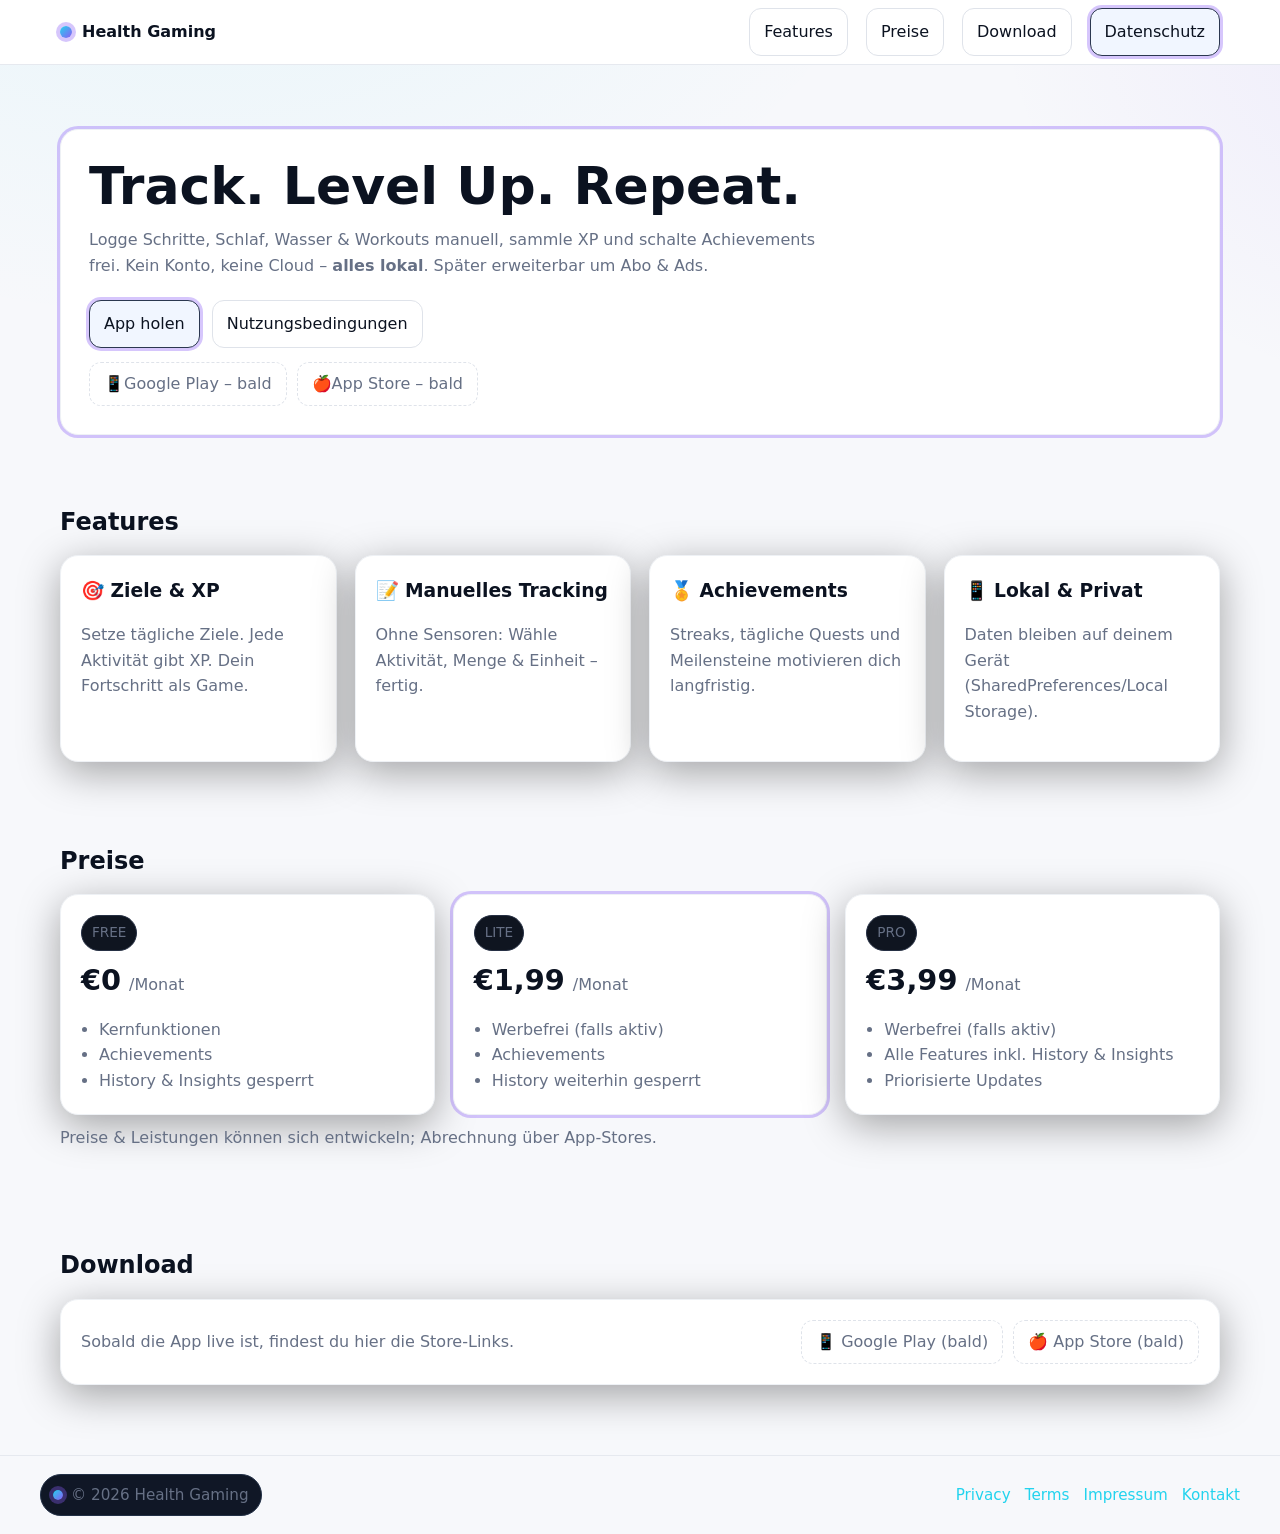
==== index.html @ 986a466a "Create index.html" ====
<!doctype html>
<html lang="de">
<head>
  <meta charset="utf-8" />
  <meta name="viewport" content="width=device-width,initial-scale=1" />
  <title>Health Gaming – Track. Level Up. Repeat.</title>
  <meta name="description" content="Health Gaming – Ziele setzen, Aktivitäten loggen, XP verdienen und deine Gewohnheiten gamifizieren." />
  <meta name="color-scheme" content="dark light" />
  <meta property="og:title" content="Health Gaming – Track. Level Up. Repeat." />
  <meta property="og:description" content="Ziele, XP, Streaks & Quests. Mach deine Gesundheit zum Game." />
  <meta property="og:type" content="website" />
  <meta property="og:url" content="https://dein-domainname.tld/" />
  <style>
    :root{
      --bg:#0b0f14;
      --card:#111620;
      --muted:#98a2b3;
      --text:#e6e9ef;
      --purple:#8b5cf6;
      --teal:#22d3ee;
      --ring:rgba(139,92,246,.35);
      --radius:18px;
      --max:1200px;
    }
    *{box-sizing:border-box}
    html,body{margin:0;background:
      radial-gradient(1200px 800px at 15% -10%,rgba(34,211,238,.08),transparent 60%),
      radial-gradient(900px 700px at 120% 0,rgba(139,92,246,.10),transparent 60%),
      var(--bg);
      color:var(--text);
      font:16px/1.6 system-ui,-apple-system,Segoe UI,Roboto,Inter,Arial}
    a{color:var(--teal);text-decoration:none}
    a:hover{text-decoration:underline}
    .wrap{max-width:var(--max);margin:0 auto;padding:0 20px}
    header{position:sticky;top:0;background:rgba(11,15,20,.7);backdrop-filter:blur(8px);
      border-bottom:1px solid #1b2330;z-index:20}
    nav{display:flex;align-items:center;gap:14px;height:64px}
    .logo{display:flex;align-items:center;gap:10px;font-weight:700}
    .dot{width:12px;height:12px;border-radius:50%;
      background:linear-gradient(135deg,var(--teal),var(--purple));
      box-shadow:0 0 0 4px var(--ring)}
    .navlinks{margin-left:auto;display:flex;gap:18px}
    .btn{display:inline-flex;align-items:center;gap:8px;padding:10px 14px;border-radius:12px;
      background:#0f1520;border:1px solid #263044;color:var(--text)}
    .btn.primary{background:linear-gradient(135deg,rgba(34,211,238,.15),rgba(139,92,246,.15));
      border-color:#2b3750;box-shadow:0 0 0 3px var(--ring)}
    .hero{padding:64px 0 28px}
    .hero h1{font-size:clamp(2rem,5vw,3.25rem);line-height:1.1;margin:0}
    .sub{color:var(--muted);max-width:760px;margin-top:12px}
    .cta{display:flex;flex-wrap:wrap;gap:12px;margin-top:22px}
    .badges{display:flex;gap:10px;flex-wrap:wrap}
    .badge{height:44px;padding:0 14px;border-radius:12px;border:1px dashed #2b3750;
      display:inline-flex;align-items:center;color:var(--muted)}
    /* Sections */
    .section{padding:40px 0}
    .grid{display:grid;gap:18px}
    .features{grid-template-columns:repeat(auto-fit,minmax(240px,1fr))}
    .card{background:linear-gradient(180deg,rgba(255,255,255,.03),rgba(255,255,255,.01));
      border:1px solid #1b2330;border-radius:var(--radius);padding:20px;
      box-shadow:0 10px 40px rgba(0,0,0,.35)}
    .card h3{margin:0 0 6px}
    .muted{color:var(--muted)}
    .ring{box-shadow:0 0 0 3px var(--ring)}
    /* Pricing */
    .pricing{grid-template-columns:repeat(auto-fit,minmax(260px,1fr))}
    .price{display:flex;align-items:baseline;gap:8px;margin:6px 0 14px}
    .price strong{font-size:1.8rem}
    .tag{display:inline-flex;align-items:center;gap:6px;font-size:.85rem;
      padding:6px 10px;border-radius:999px;border:1px solid #263044;background:#0f1520;color:var(--muted)}
    ul{margin:0;padding-left:18px}
    footer{margin-top:30px;border-top:1px solid #1b2330}
    .foot{display:flex;flex-wrap:wrap;gap:12px;justify-content:space-between;align-items:center;padding:18px 0;color:var(--muted);font-size:.95rem}
    .links{display:flex;gap:14px;flex-wrap:wrap}
    .pill{display:inline-flex;gap:8px;align-items:center;padding:8px 12px;border-radius:999px;background:#101726;border:1px solid #223046}
    @media (prefers-color-scheme:light){
      :root{--bg:#f7f8fb;--card:#ffffff;--text:#0b1220;--muted:#667085}
      header{background:#fff;border-color:#e6e9ef}
      .card{background:#fff;border-color:#eef1f5}
      .btn{background:#fff;border-color:#dfe3ea}
      .btn.primary{background:#f1f6ff}
      .badge{border-color:#dfe3ea}
      footer{border-color:#e6e9ef}
    }
  </style>
</head>
<body>
  <!-- NAV -->
  <header>
    <div class="wrap">
      <nav>
        <div class="logo"><span class="dot"></span><span>Health&nbsp;Gaming</span></div>
        <div class="navlinks">
          <a class="btn" href="#features">Features</a>
          <a class="btn" href="#pricing">Preise</a>
          <a class="btn" href="#download">Download</a>
          <a class="btn primary" href="privacy.html">Datenschutz</a>
        </div>
      </nav>
    </div>
  </header>

  <!-- HERO -->
  <section class="hero">
    <div class="wrap">
      <div class="card ring" style="padding:28px">
        <h1>Track. Level Up. Repeat.</h1>
        <p class="sub">
          Logge Schritte, Schlaf, Wasser &amp; Workouts manuell, sammle XP und schalte Achievements frei.
          Kein Konto, keine Cloud – <strong>alles lokal</strong>. Später erweiterbar um Abo &amp; Ads.
        </p>
        <div class="cta">
          <a class="btn primary" href="#download">App holen</a>
          <a class="btn" href="terms.html">Nutzungsbedingungen</a>
        </div>
        <div class="badges" style="margin-top:14px">
          <a class="badge" href="#" title="Google Play (bald)">
            <span>📱</span><span>Google&nbsp;Play – bald</span>
          </a>
          <a class="badge" href="#" title="App Store (bald)">
            <span>🍎</span><span>App&nbsp;Store – bald</span>
          </a>
        </div>
      </div>
    </div>
  </section>

  <!-- FEATURES -->
  <section id="features" class="section">
    <div class="wrap">
      <h2 style="margin:0 0 14px">Features</h2>
      <div class="grid features">
        <div class="card">
          <h3>🎯 Ziele &amp; XP</h3>
          <p class="muted">Setze tägliche Ziele. Jede Aktivität gibt XP. Dein Fortschritt als Game.</p>
        </div>
        <div class="card">
          <h3>📝 Manuelles Tracking</h3>
          <p class="muted">Ohne Sensoren: Wähle Aktivität, Menge &amp; Einheit – fertig.</p>
        </div>
        <div class="card">
          <h3>🏅 Achievements</h3>
          <p class="muted">Streaks, tägliche Quests und Meilensteine motivieren dich langfristig.</p>
        </div>
        <div class="card">
          <h3>📱 Lokal &amp; Privat</h3>
          <p class="muted">Daten bleiben auf deinem Gerät (SharedPreferences/Local Storage).</p>
        </div>
      </div>
    </div>
  </section>

  <!-- PRICING -->
  <section id="pricing" class="section">
    <div class="wrap">
      <h2 style="margin:0 0 14px">Preise</h2>
      <div class="grid pricing">
        <div class="card">
          <span class="tag">FREE</span>
          <div class="price"><strong>€0</strong><span class="muted">/Monat</span></div>
          <ul class="muted">
            <li>Kernfunktionen</li>
            <li>Achievements</li>
            <li>History &amp; Insights gesperrt</li>
          </ul>
        </div>
        <div class="card ring">
          <span class="tag">LITE</span>
          <div class="price"><strong>€1,99</strong><span class="muted">/Monat</span></div>
          <ul class="muted">
            <li>Werbefrei (falls aktiv)</li>
            <li>Achievements</li>
            <li>History weiterhin gesperrt</li>
          </ul>
        </div>
        <div class="card">
          <span class="tag">PRO</span>
          <div class="price"><strong>€3,99</strong><span class="muted">/Monat</span></div>
          <ul class="muted">
            <li>Werbefrei (falls aktiv)</li>
            <li>Alle Features inkl. History &amp; Insights</li>
            <li>Priorisierte Updates</li>
          </ul>
        </div>
      </div>
      <p class="muted" style="margin-top:10px">Preise &amp; Leistungen können sich entwickeln; Abrechnung über App-Stores.</p>
    </div>
  </section>

  <!-- DOWNLOAD -->
  <section id="download" class="section">
    <div class="wrap">
      <h2 style="margin:0 0 14px">Download</h2>
      <div class="card" style="display:flex;flex-wrap:wrap;gap:12px;align-items:center;justify-content:space-between">
        <p class="muted" style="margin:0">Sobald die App live ist, findest du hier die Store-Links.</p>
        <div class="badges">
          <a class="badge" href="#">📱 Google Play (bald)</a>
          <a class="badge" href="#">🍎 App Store (bald)</a>
        </div>
      </div>
    </div>
  </section>

  <!-- FOOTER -->
  <footer>
    <div class="wrap foot">
      <div class="pill">
        <span class="dot" style="width:10px;height:10px"></span>
        <span>© <span id="year"></span> Health&nbsp;Gaming</span>
      </div>
      <div class="links">
        <a href="privacy.html">Privacy</a>
        <a href="terms.html">Terms</a>
        <a href="imprint.html">Impressum</a>
        <a href="mailto:hello@example.com">Kontakt</a>
      </div>
    </div>
  </footer>

  <script>
    document.getElementById('year').textContent = new Date().getFullYear();
  </script>
</body>
</html>
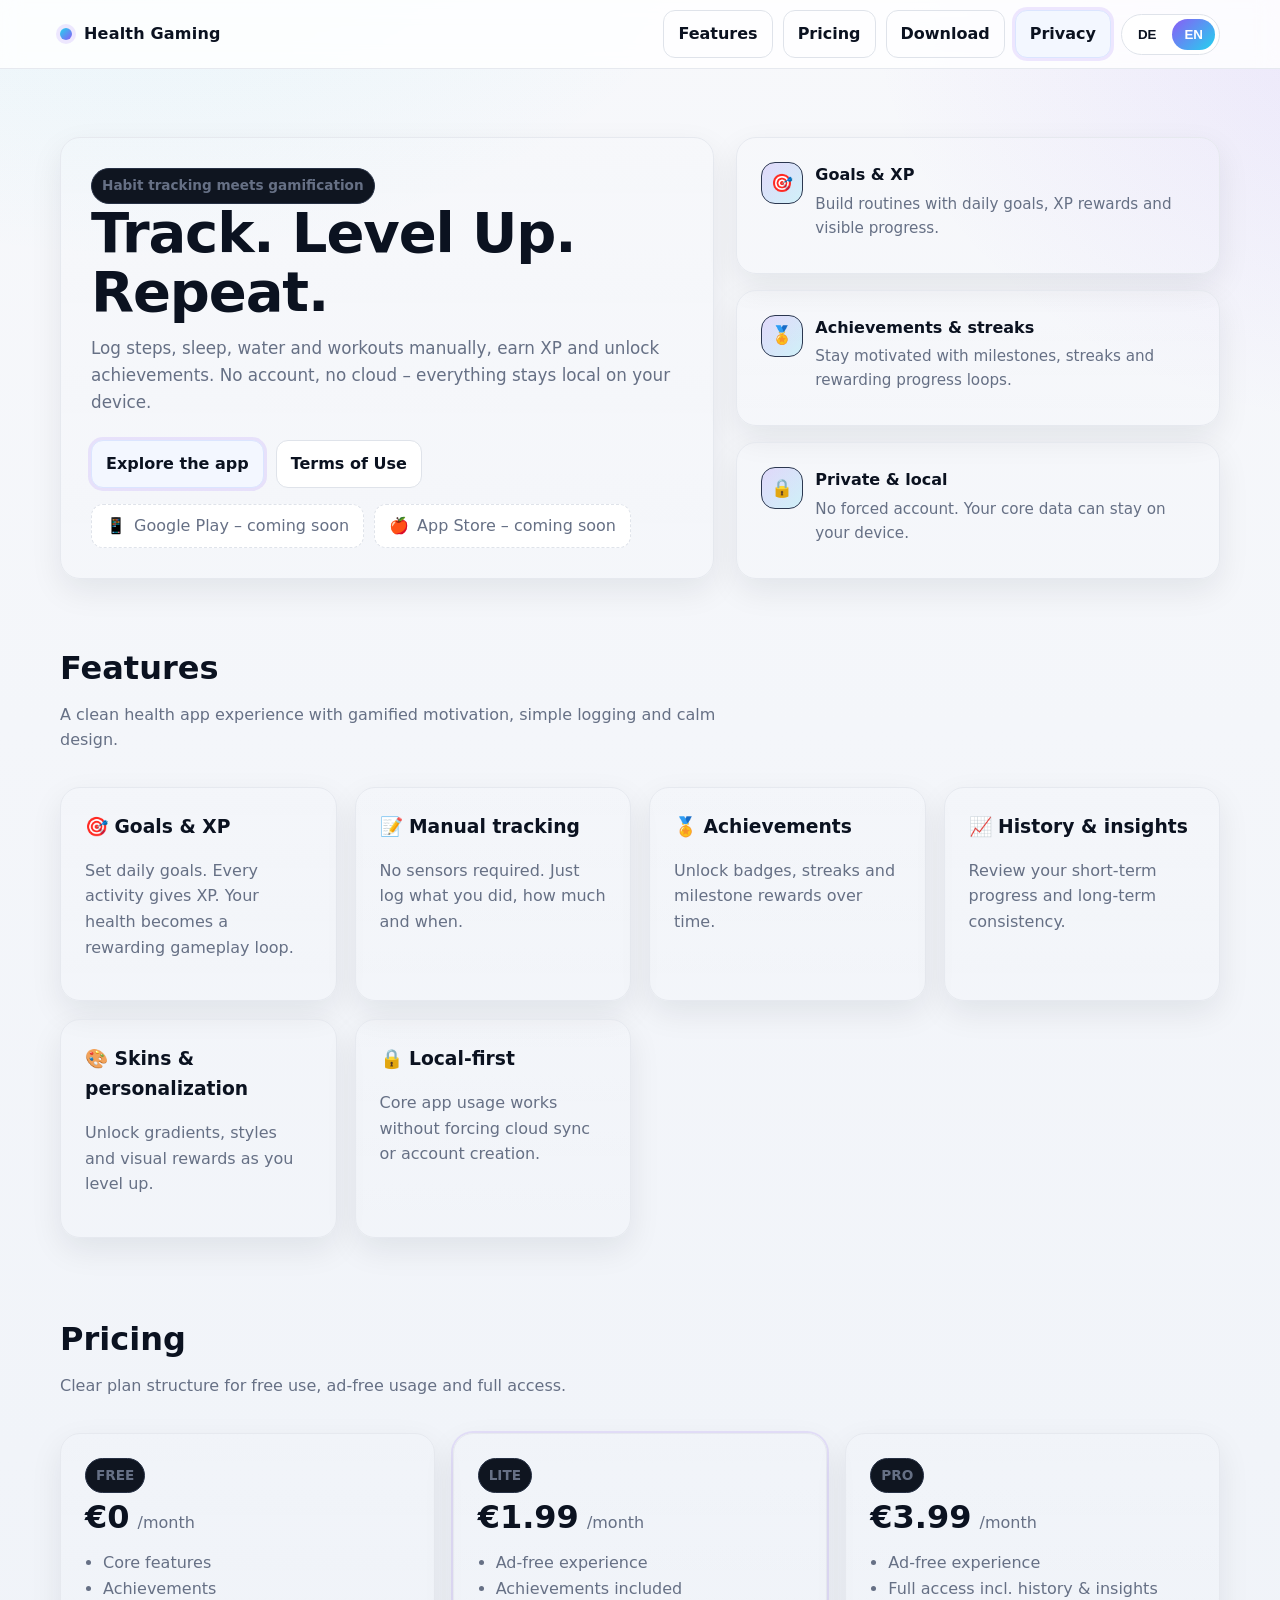
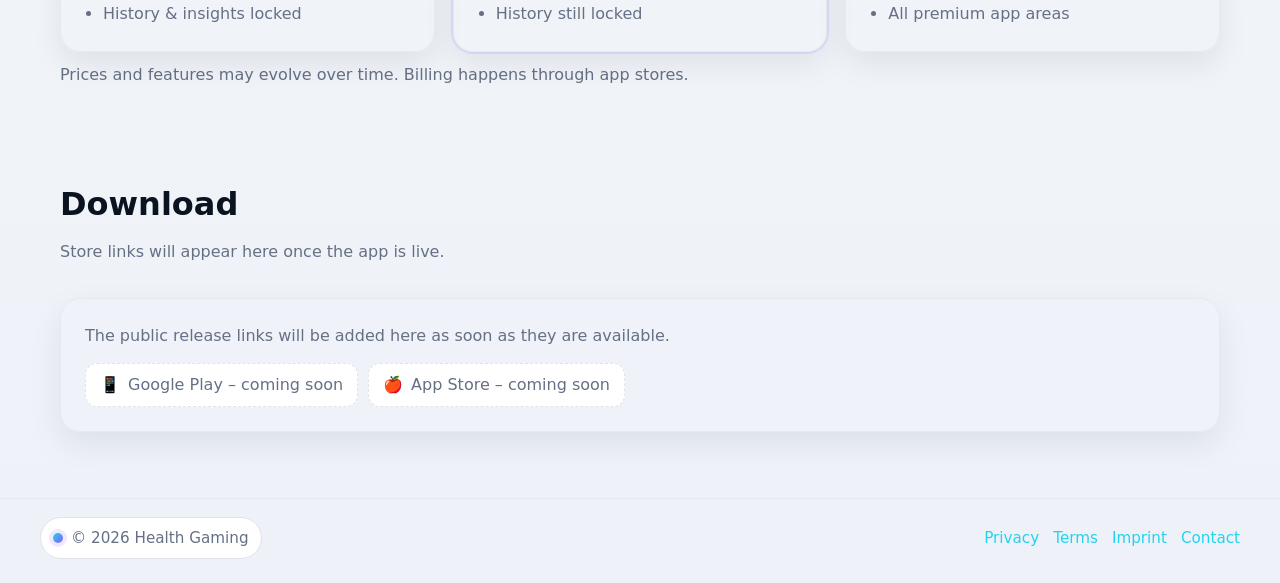
==== commit 8aa51864: "Update index.html" ====
--- a/index.html
+++ b/index.html
@@ -4,220 +4,883 @@
   <meta charset="utf-8" />
   <meta name="viewport" content="width=device-width,initial-scale=1" />
   <title>Health Gaming – Track. Level Up. Repeat.</title>
-  <meta name="description" content="Health Gaming – Ziele setzen, Aktivitäten loggen, XP verdienen und deine Gewohnheiten gamifizieren." />
+  <meta name="description" content="Health Gaming – set goals, log activities, earn XP and gamify your habits." />
   <meta name="color-scheme" content="dark light" />
   <meta property="og:title" content="Health Gaming – Track. Level Up. Repeat." />
-  <meta property="og:description" content="Ziele, XP, Streaks & Quests. Mach deine Gesundheit zum Game." />
+  <meta property="og:description" content="Goals, XP, streaks and quests. Turn your health into a game." />
   <meta property="og:type" content="website" />
-  <meta property="og:url" content="https://dein-domainname.tld/" />
+  <meta property="og:url" content="https://niti0225.github.io/HealthGaming/" />
+
   <style>
     :root{
       --bg:#0b0f14;
+      --bg-2:#0f141c;
       --card:#111620;
+      --card-2:#151c28;
       --muted:#98a2b3;
       --text:#e6e9ef;
       --purple:#8b5cf6;
       --teal:#22d3ee;
-      --ring:rgba(139,92,246,.35);
-      --radius:18px;
+      --line:#1b2330;
+      --ring:rgba(139,92,246,.30);
+      --radius:20px;
       --max:1200px;
-    }
+      --shadow:0 14px 40px rgba(0,0,0,.35);
+    }
+
     *{box-sizing:border-box}
-    html,body{margin:0;background:
-      radial-gradient(1200px 800px at 15% -10%,rgba(34,211,238,.08),transparent 60%),
-      radial-gradient(900px 700px at 120% 0,rgba(139,92,246,.10),transparent 60%),
-      var(--bg);
+    html{scroll-behavior:smooth}
+    body{
+      margin:0;
+      background:
+        radial-gradient(1100px 800px at 10% -10%, rgba(34,211,238,.10), transparent 60%),
+        radial-gradient(900px 720px at 110% 0%, rgba(139,92,246,.12), transparent 60%),
+        linear-gradient(180deg, var(--bg), var(--bg-2));
       color:var(--text);
-      font:16px/1.6 system-ui,-apple-system,Segoe UI,Roboto,Inter,Arial}
+      font:16px/1.6 system-ui,-apple-system,Segoe UI,Roboto,Inter,Arial,sans-serif;
+    }
+
     a{color:var(--teal);text-decoration:none}
     a:hover{text-decoration:underline}
+    img{max-width:100%;display:block}
     .wrap{max-width:var(--max);margin:0 auto;padding:0 20px}
-    header{position:sticky;top:0;background:rgba(11,15,20,.7);backdrop-filter:blur(8px);
-      border-bottom:1px solid #1b2330;z-index:20}
-    nav{display:flex;align-items:center;gap:14px;height:64px}
-    .logo{display:flex;align-items:center;gap:10px;font-weight:700}
-    .dot{width:12px;height:12px;border-radius:50%;
+
+    header{
+      position:sticky;
+      top:0;
+      z-index:50;
+      background:rgba(11,15,20,.72);
+      backdrop-filter:blur(10px);
+      border-bottom:1px solid var(--line);
+    }
+
+    nav{
+      min-height:68px;
+      display:flex;
+      align-items:center;
+      gap:14px;
+    }
+
+    .logo{
+      display:flex;
+      align-items:center;
+      gap:12px;
+      font-weight:800;
+      letter-spacing:.2px;
+      color:var(--text);
+      white-space:nowrap;
+    }
+
+    .dot{
+      width:12px;
+      height:12px;
+      border-radius:50%;
       background:linear-gradient(135deg,var(--teal),var(--purple));
-      box-shadow:0 0 0 4px var(--ring)}
-    .navlinks{margin-left:auto;display:flex;gap:18px}
-    .btn{display:inline-flex;align-items:center;gap:8px;padding:10px 14px;border-radius:12px;
-      background:#0f1520;border:1px solid #263044;color:var(--text)}
-    .btn.primary{background:linear-gradient(135deg,rgba(34,211,238,.15),rgba(139,92,246,.15));
-      border-color:#2b3750;box-shadow:0 0 0 3px var(--ring)}
-    .hero{padding:64px 0 28px}
-    .hero h1{font-size:clamp(2rem,5vw,3.25rem);line-height:1.1;margin:0}
-    .sub{color:var(--muted);max-width:760px;margin-top:12px}
-    .cta{display:flex;flex-wrap:wrap;gap:12px;margin-top:22px}
-    .badges{display:flex;gap:10px;flex-wrap:wrap}
-    .badge{height:44px;padding:0 14px;border-radius:12px;border:1px dashed #2b3750;
-      display:inline-flex;align-items:center;color:var(--muted)}
-    /* Sections */
-    .section{padding:40px 0}
-    .grid{display:grid;gap:18px}
-    .features{grid-template-columns:repeat(auto-fit,minmax(240px,1fr))}
-    .card{background:linear-gradient(180deg,rgba(255,255,255,.03),rgba(255,255,255,.01));
-      border:1px solid #1b2330;border-radius:var(--radius);padding:20px;
-      box-shadow:0 10px 40px rgba(0,0,0,.35)}
-    .card h3{margin:0 0 6px}
+      box-shadow:0 0 0 4px var(--ring);
+      flex:0 0 auto;
+    }
+
+    .navlinks{
+      margin-left:auto;
+      display:flex;
+      align-items:center;
+      gap:10px;
+      flex-wrap:wrap;
+      justify-content:flex-end;
+    }
+
+    .btn{
+      display:inline-flex;
+      align-items:center;
+      justify-content:center;
+      gap:8px;
+      min-height:42px;
+      padding:10px 14px;
+      border-radius:12px;
+      background:#0f1520;
+      border:1px solid #263044;
+      color:var(--text);
+      text-decoration:none;
+      font-weight:700;
+      transition:.18s ease;
+    }
+
+    .btn:hover{
+      transform:translateY(-1px);
+      text-decoration:none;
+      border-color:#34425d;
+    }
+
+    .btn.primary{
+      background:linear-gradient(135deg, rgba(34,211,238,.14), rgba(139,92,246,.16));
+      border-color:#2b3750;
+      box-shadow:0 0 0 3px var(--ring);
+    }
+
+    .btn.ghost{
+      background:transparent;
+    }
+
+    .lang-switch{
+      display:inline-flex;
+      align-items:center;
+      background:#0f1520;
+      border:1px solid #263044;
+      border-radius:999px;
+      padding:4px;
+      gap:4px;
+    }
+
+    .lang-switch button{
+      border:0;
+      background:transparent;
+      color:var(--text);
+      font-weight:800;
+      padding:8px 12px;
+      border-radius:999px;
+      cursor:pointer;
+      transition:.18s ease;
+    }
+
+    .lang-switch button.active{
+      background:linear-gradient(135deg,var(--purple),var(--teal));
+      color:white;
+    }
+
+    .hero{
+      padding:68px 0 30px;
+    }
+
+    .hero-grid{
+      display:grid;
+      grid-template-columns:1.15fr .85fr;
+      gap:22px;
+      align-items:stretch;
+    }
+
+    .card{
+      background:linear-gradient(180deg, rgba(255,255,255,.03), rgba(255,255,255,.015));
+      border:1px solid var(--line);
+      border-radius:var(--radius);
+      padding:24px;
+      box-shadow:var(--shadow);
+    }
+
+    .hero-card{
+      padding:30px;
+    }
+
+    .hero h1{
+      margin:0;
+      font-size:clamp(2.2rem,5vw,3.5rem);
+      line-height:1.05;
+      letter-spacing:-.02em;
+    }
+
+    .hero p{
+      margin:14px 0 0;
+    }
+
+    .sub{
+      color:var(--muted);
+      max-width:760px;
+      font-size:1.05rem;
+    }
+
+    .cta{
+      display:flex;
+      flex-wrap:wrap;
+      gap:12px;
+      margin-top:24px;
+    }
+
+    .badges{
+      display:flex;
+      gap:10px;
+      flex-wrap:wrap;
+      margin-top:16px;
+    }
+
+    .badge{
+      min-height:44px;
+      padding:0 14px;
+      border-radius:12px;
+      border:1px dashed #2b3750;
+      display:inline-flex;
+      align-items:center;
+      gap:8px;
+      color:var(--muted);
+      background:rgba(255,255,255,.015);
+    }
+
+    .hero-side{
+      display:grid;
+      gap:16px;
+    }
+
+    .mini-stat{
+      display:flex;
+      align-items:flex-start;
+      gap:12px;
+    }
+
+    .mini-icon{
+      width:42px;
+      height:42px;
+      flex:0 0 auto;
+      display:grid;
+      place-items:center;
+      border-radius:14px;
+      background:linear-gradient(135deg, rgba(139,92,246,.20), rgba(34,211,238,.18));
+      border:1px solid #2b3750;
+      font-size:1.1rem;
+    }
+
+    .mini-stat h3{
+      margin:0 0 4px;
+      font-size:1rem;
+    }
+
+    .mini-stat p{
+      margin:0;
+      color:var(--muted);
+      font-size:.95rem;
+    }
+
+    .section{
+      padding:42px 0;
+    }
+
+    .section-head{
+      display:flex;
+      align-items:end;
+      justify-content:space-between;
+      gap:16px;
+      margin-bottom:18px;
+    }
+
+    .section h2{
+      margin:0;
+      font-size:clamp(1.5rem,3vw,2rem);
+      line-height:1.1;
+    }
+
+    .section-copy{
+      color:var(--muted);
+      max-width:700px;
+    }
+
+    .grid{
+      display:grid;
+      gap:18px;
+    }
+
+    .features{
+      grid-template-columns:repeat(auto-fit,minmax(240px,1fr));
+    }
+
+    .feature-card h3{
+      margin:0 0 8px;
+    }
+
     .muted{color:var(--muted)}
-    .ring{box-shadow:0 0 0 3px var(--ring)}
-    /* Pricing */
-    .pricing{grid-template-columns:repeat(auto-fit,minmax(260px,1fr))}
-    .price{display:flex;align-items:baseline;gap:8px;margin:6px 0 14px}
-    .price strong{font-size:1.8rem}
-    .tag{display:inline-flex;align-items:center;gap:6px;font-size:.85rem;
-      padding:6px 10px;border-radius:999px;border:1px solid #263044;background:#0f1520;color:var(--muted)}
-    ul{margin:0;padding-left:18px}
-    footer{margin-top:30px;border-top:1px solid #1b2330}
-    .foot{display:flex;flex-wrap:wrap;gap:12px;justify-content:space-between;align-items:center;padding:18px 0;color:var(--muted);font-size:.95rem}
-    .links{display:flex;gap:14px;flex-wrap:wrap}
-    .pill{display:inline-flex;gap:8px;align-items:center;padding:8px 12px;border-radius:999px;background:#101726;border:1px solid #223046}
-    @media (prefers-color-scheme:light){
-      :root{--bg:#f7f8fb;--card:#ffffff;--text:#0b1220;--muted:#667085}
-      header{background:#fff;border-color:#e6e9ef}
-      .card{background:#fff;border-color:#eef1f5}
-      .btn{background:#fff;border-color:#dfe3ea}
-      .btn.primary{background:#f1f6ff}
-      .badge{border-color:#dfe3ea}
-      footer{border-color:#e6e9ef}
+
+    .pricing{
+      grid-template-columns:repeat(auto-fit,minmax(260px,1fr));
+    }
+
+    .pricing .card{
+      position:relative;
+      overflow:hidden;
+    }
+
+    .pricing .featured{
+      box-shadow:0 0 0 2px var(--ring), var(--shadow);
+    }
+
+    .tag{
+      display:inline-flex;
+      align-items:center;
+      gap:6px;
+      font-size:.85rem;
+      padding:6px 10px;
+      border-radius:999px;
+      border:1px solid #263044;
+      background:#0f1520;
+      color:var(--muted);
+      font-weight:800;
+    }
+
+    .price{
+      display:flex;
+      align-items:baseline;
+      gap:8px;
+      margin:8px 0 14px;
+    }
+
+    .price strong{
+      font-size:2rem;
+      line-height:1;
+    }
+
+    ul{
+      margin:0;
+      padding-left:18px;
+    }
+
+    .download-box{
+      display:flex;
+      flex-wrap:wrap;
+      align-items:center;
+      justify-content:space-between;
+      gap:14px;
+    }
+
+    footer{
+      margin-top:24px;
+      border-top:1px solid var(--line);
+    }
+
+    .foot{
+      display:flex;
+      flex-wrap:wrap;
+      gap:12px;
+      justify-content:space-between;
+      align-items:center;
+      padding:18px 0 24px;
+      color:var(--muted);
+      font-size:.95rem;
+    }
+
+    .pill{
+      display:inline-flex;
+      gap:8px;
+      align-items:center;
+      padding:8px 12px;
+      border-radius:999px;
+      background:#101726;
+      border:1px solid #223046;
+    }
+
+    .links{
+      display:flex;
+      gap:14px;
+      flex-wrap:wrap;
+    }
+
+    @media (max-width: 920px){
+      .hero-grid{
+        grid-template-columns:1fr;
+      }
+    }
+
+    @media (max-width: 680px){
+      nav{
+        padding:10px 0;
+        align-items:flex-start;
+      }
+
+      .navlinks{
+        width:100%;
+        margin-left:0;
+        justify-content:flex-start;
+      }
+
+      .hero-card{
+        padding:22px;
+      }
+
+      .card{
+        padding:18px;
+      }
+    }
+
+    @media (prefers-color-scheme: light){
+      :root{
+        --bg:#f7f8fb;
+        --bg-2:#eef2f8;
+        --card:#ffffff;
+        --card-2:#ffffff;
+        --text:#0b1220;
+        --muted:#667085;
+        --line:#e6e9ef;
+        --ring:rgba(139,92,246,.14);
+        --shadow:0 12px 32px rgba(15,23,42,.08);
+      }
+
+      header{
+        background:rgba(255,255,255,.82);
+      }
+
+      .btn,
+      .lang-switch{
+        background:#fff;
+        border-color:#dfe3ea;
+      }
+
+      .btn.primary{
+        background:#f3f7ff;
+        border-color:#dbe5ff;
+      }
+
+      .badge{
+        border-color:#dfe3ea;
+        background:#fff;
+      }
+
+      .pill{
+        background:#fff;
+        border-color:#dfe3ea;
+      }
     }
   </style>
 </head>
 <body>
-  <!-- NAV -->
   <header>
     <div class="wrap">
       <nav>
-        <div class="logo"><span class="dot"></span><span>Health&nbsp;Gaming</span></div>
+        <a class="logo" href="#top" aria-label="Health Gaming Home">
+          <span class="dot"></span>
+          <span>Health Gaming</span>
+        </a>
+
         <div class="navlinks">
-          <a class="btn" href="#features">Features</a>
-          <a class="btn" href="#pricing">Preise</a>
-          <a class="btn" href="#download">Download</a>
-          <a class="btn primary" href="privacy.html">Datenschutz</a>
+          <a class="btn ghost" href="#features" data-i18n="navFeatures">Features</a>
+          <a class="btn ghost" href="#pricing" data-i18n="navPricing">Pricing</a>
+          <a class="btn ghost" href="#download" data-i18n="navDownload">Download</a>
+          <a class="btn primary" href="privacy.html" id="privacyNavLink" data-i18n="navPrivacy">Privacy</a>
+
+          <div class="lang-switch" aria-label="Language switch">
+            <button id="langDe" type="button">DE</button>
+            <button id="langEn" type="button">EN</button>
+          </div>
         </div>
       </nav>
     </div>
   </header>
 
-  <!-- HERO -->
-  <section class="hero">
-    <div class="wrap">
-      <div class="card ring" style="padding:28px">
-        <h1>Track. Level Up. Repeat.</h1>
-        <p class="sub">
-          Logge Schritte, Schlaf, Wasser &amp; Workouts manuell, sammle XP und schalte Achievements frei.
-          Kein Konto, keine Cloud – <strong>alles lokal</strong>. Später erweiterbar um Abo &amp; Ads.
-        </p>
-        <div class="cta">
-          <a class="btn primary" href="#download">App holen</a>
-          <a class="btn" href="terms.html">Nutzungsbedingungen</a>
-        </div>
-        <div class="badges" style="margin-top:14px">
-          <a class="badge" href="#" title="Google Play (bald)">
-            <span>📱</span><span>Google&nbsp;Play – bald</span>
-          </a>
-          <a class="badge" href="#" title="App Store (bald)">
-            <span>🍎</span><span>App&nbsp;Store – bald</span>
-          </a>
+  <main id="top">
+    <section class="hero">
+      <div class="wrap">
+        <div class="hero-grid">
+          <div class="card hero-card">
+            <div class="tag" data-i18n="heroTag">Habit tracking meets gamification</div>
+            <h1 data-i18n="heroTitle">Track. Level Up. Repeat.</h1>
+            <p class="sub" data-i18n="heroText">
+              Log steps, sleep, water and workouts manually, earn XP and unlock achievements.
+              No account, no cloud – everything stays local on your device.
+            </p>
+
+            <div class="cta">
+              <a class="btn primary" href="#download" data-i18n="heroBtnPrimary">Get the app</a>
+              <a class="btn" href="terms.html" id="termsHeroLink" data-i18n="heroBtnSecondary">Terms of Use</a>
+            </div>
+
+            <div class="badges">
+              <span class="badge">📱 <span data-i18n="storeGoogleSoon">Google Play – coming soon</span></span>
+              <span class="badge">🍎 <span data-i18n="storeAppleSoon">App Store – coming soon</span></span>
+            </div>
+          </div>
+
+          <div class="hero-side">
+            <div class="card">
+              <div class="mini-stat">
+                <div class="mini-icon">🎯</div>
+                <div>
+                  <h3 data-i18n="side1Title">Goals & XP</h3>
+                  <p data-i18n="side1Text">Build routines with daily goals, XP rewards and visible progress.</p>
+                </div>
+              </div>
+            </div>
+
+            <div class="card">
+              <div class="mini-stat">
+                <div class="mini-icon">🏅</div>
+                <div>
+                  <h3 data-i18n="side2Title">Achievements & streaks</h3>
+                  <p data-i18n="side2Text">Stay motivated with milestones, streaks and fun progress loops.</p>
+                </div>
+              </div>
+            </div>
+
+            <div class="card">
+              <div class="mini-stat">
+                <div class="mini-icon">🔒</div>
+                <div>
+                  <h3 data-i18n="side3Title">Private & local</h3>
+                  <p data-i18n="side3Text">No forced account. Your core data can stay on your device.</p>
+                </div>
+              </div>
+            </div>
+          </div>
         </div>
       </div>
-    </div>
-  </section>
-
-  <!-- FEATURES -->
-  <section id="features" class="section">
-    <div class="wrap">
-      <h2 style="margin:0 0 14px">Features</h2>
-      <div class="grid features">
-        <div class="card">
-          <h3>🎯 Ziele &amp; XP</h3>
-          <p class="muted">Setze tägliche Ziele. Jede Aktivität gibt XP. Dein Fortschritt als Game.</p>
+    </section>
+
+    <section class="section" id="features">
+      <div class="wrap">
+        <div class="section-head">
+          <div>
+            <h2 data-i18n="featuresTitle">Features</h2>
+            <p class="section-copy" data-i18n="featuresCopy">
+              A clean health app experience with gamified motivation, simple logging and calm design.
+            </p>
+          </div>
         </div>
-        <div class="card">
-          <h3>📝 Manuelles Tracking</h3>
-          <p class="muted">Ohne Sensoren: Wähle Aktivität, Menge &amp; Einheit – fertig.</p>
-        </div>
-        <div class="card">
-          <h3>🏅 Achievements</h3>
-          <p class="muted">Streaks, tägliche Quests und Meilensteine motivieren dich langfristig.</p>
-        </div>
-        <div class="card">
-          <h3>📱 Lokal &amp; Privat</h3>
-          <p class="muted">Daten bleiben auf deinem Gerät (SharedPreferences/Local Storage).</p>
+
+        <div class="grid features">
+          <div class="card feature-card">
+            <h3 data-i18n="feature1Title">🎯 Goals & XP</h3>
+            <p class="muted" data-i18n="feature1Text">Set daily goals. Every activity gives XP. Your health becomes a game loop.</p>
+          </div>
+
+          <div class="card feature-card">
+            <h3 data-i18n="feature2Title">📝 Manual tracking</h3>
+            <p class="muted" data-i18n="feature2Text">No sensors required. Log what you did, how much and when.</p>
+          </div>
+
+          <div class="card feature-card">
+            <h3 data-i18n="feature3Title">🏅 Achievements</h3>
+            <p class="muted" data-i18n="feature3Text">Unlock badges, streaks and milestone rewards over time.</p>
+          </div>
+
+          <div class="card feature-card">
+            <h3 data-i18n="feature4Title">📈 History & insights</h3>
+            <p class="muted" data-i18n="feature4Text">Review your recent progress and long-term consistency.</p>
+          </div>
+
+          <div class="card feature-card">
+            <h3 data-i18n="feature5Title">🎨 Skins & personalization</h3>
+            <p class="muted" data-i18n="feature5Text">Unlock gradients, styles and visual rewards as you level up.</p>
+          </div>
+
+          <div class="card feature-card">
+            <h3 data-i18n="feature6Title">🔒 Local-first</h3>
+            <p class="muted" data-i18n="feature6Text">Core app usage works without forcing cloud sync or account creation.</p>
+          </div>
         </div>
       </div>
-    </div>
-  </section>
-
-  <!-- PRICING -->
-  <section id="pricing" class="section">
-    <div class="wrap">
-      <h2 style="margin:0 0 14px">Preise</h2>
-      <div class="grid pricing">
-        <div class="card">
-          <span class="tag">FREE</span>
-          <div class="price"><strong>€0</strong><span class="muted">/Monat</span></div>
-          <ul class="muted">
-            <li>Kernfunktionen</li>
-            <li>Achievements</li>
-            <li>History &amp; Insights gesperrt</li>
-          </ul>
+    </section>
+
+    <section class="section" id="pricing">
+      <div class="wrap">
+        <div class="section-head">
+          <div>
+            <h2 data-i18n="pricingTitle">Pricing</h2>
+            <p class="section-copy" data-i18n="pricingCopy">
+              Clear plan structure for free use, ad-free usage and full access.
+            </p>
+          </div>
         </div>
-        <div class="card ring">
-          <span class="tag">LITE</span>
-          <div class="price"><strong>€1,99</strong><span class="muted">/Monat</span></div>
-          <ul class="muted">
-            <li>Werbefrei (falls aktiv)</li>
-            <li>Achievements</li>
-            <li>History weiterhin gesperrt</li>
-          </ul>
+
+        <div class="grid pricing">
+          <div class="card">
+            <span class="tag">FREE</span>
+            <div class="price">
+              <strong>€0</strong>
+              <span class="muted" data-i18n="perMonth">/month</span>
+            </div>
+            <ul class="muted">
+              <li data-i18n="free1">Core features</li>
+              <li data-i18n="free2">Achievements</li>
+              <li data-i18n="free3">History & insights locked</li>
+            </ul>
+          </div>
+
+          <div class="card featured">
+            <span class="tag">LITE</span>
+            <div class="price">
+              <strong>€1.99</strong>
+              <span class="muted" data-i18n="perMonth">/month</span>
+            </div>
+            <ul class="muted">
+              <li data-i18n="lite1">Ad-free experience</li>
+              <li data-i18n="lite2">Achievements included</li>
+              <li data-i18n="lite3">History still locked</li>
+            </ul>
+          </div>
+
+          <div class="card">
+            <span class="tag">PRO</span>
+            <div class="price">
+              <strong>€3.99</strong>
+              <span class="muted" data-i18n="perMonth">/month</span>
+            </div>
+            <ul class="muted">
+              <li data-i18n="pro1">Ad-free experience</li>
+              <li data-i18n="pro2">Full access incl. history & insights</li>
+              <li data-i18n="pro3">All premium app areas</li>
+            </ul>
+          </div>
         </div>
-        <div class="card">
-          <span class="tag">PRO</span>
-          <div class="price"><strong>€3,99</strong><span class="muted">/Monat</span></div>
-          <ul class="muted">
-            <li>Werbefrei (falls aktiv)</li>
-            <li>Alle Features inkl. History &amp; Insights</li>
-            <li>Priorisierte Updates</li>
-          </ul>
+
+        <p class="muted" style="margin-top:10px" data-i18n="pricingNote">
+          Prices and features may evolve over time. Billing happens through app stores.
+        </p>
+      </div>
+    </section>
+
+    <section class="section" id="download">
+      <div class="wrap">
+        <div class="section-head">
+          <div>
+            <h2 data-i18n="downloadTitle">Download</h2>
+            <p class="section-copy" data-i18n="downloadCopy">
+              Store links will appear here once the app is live.
+            </p>
+          </div>
+        </div>
+
+        <div class="card download-box">
+          <p class="muted" style="margin:0" data-i18n="downloadHint">
+            The public release links will be added here as soon as they are available.
+          </p>
+          <div class="badges" style="margin-top:0">
+            <span class="badge">📱 <span data-i18n="storeGoogleSoon">Google Play – coming soon</span></span>
+            <span class="badge">🍎 <span data-i18n="storeAppleSoon">App Store – coming soon</span></span>
+          </div>
         </div>
       </div>
-      <p class="muted" style="margin-top:10px">Preise &amp; Leistungen können sich entwickeln; Abrechnung über App-Stores.</p>
-    </div>
-  </section>
-
-  <!-- DOWNLOAD -->
-  <section id="download" class="section">
-    <div class="wrap">
-      <h2 style="margin:0 0 14px">Download</h2>
-      <div class="card" style="display:flex;flex-wrap:wrap;gap:12px;align-items:center;justify-content:space-between">
-        <p class="muted" style="margin:0">Sobald die App live ist, findest du hier die Store-Links.</p>
-        <div class="badges">
-          <a class="badge" href="#">📱 Google Play (bald)</a>
-          <a class="badge" href="#">🍎 App Store (bald)</a>
-        </div>
-      </div>
-    </div>
-  </section>
-
-  <!-- FOOTER -->
+    </section>
+  </main>
+
   <footer>
     <div class="wrap foot">
       <div class="pill">
         <span class="dot" style="width:10px;height:10px"></span>
-        <span>© <span id="year"></span> Health&nbsp;Gaming</span>
+        <span>© <span id="year"></span> Health Gaming</span>
       </div>
+
       <div class="links">
-        <a href="privacy.html">Privacy</a>
-        <a href="terms.html">Terms</a>
-        <a href="imprint.html">Impressum</a>
-        <a href="mailto:hello@example.com">Kontakt</a>
+        <a href="privacy.html" id="footerPrivacy" data-i18n="footerPrivacy">Privacy</a>
+        <a href="terms.html" id="footerTerms" data-i18n="footerTerms">Terms</a>
+        <a href="impressum.html" id="footerImprint" data-i18n="footerImprint">Imprint</a>
+        <a href="mailto:healthgaming@hotmail.com" data-i18n="footerContact">Contact</a>
       </div>
     </div>
   </footer>
 
   <script>
-    document.getElementById('year').textContent = new Date().getFullYear();
+    const translations = {
+      de: {
+        navFeatures: "Features",
+        navPricing: "Preise",
+        navDownload: "Download",
+        navPrivacy: "Datenschutz",
+
+        heroTag: "Habit-Tracking trifft Gamification",
+        heroTitle: "Track. Level Up. Repeat.",
+        heroText:
+          "Logge Schritte, Schlaf, Wasser und Workouts manuell, sammle XP und schalte Achievements frei. Kein Konto, keine Cloud – alles bleibt lokal auf deinem Gerät.",
+        heroBtnPrimary: "App entdecken",
+        heroBtnSecondary: "Nutzungsbedingungen",
+
+        storeGoogleSoon: "Google Play – bald",
+        storeAppleSoon: "App Store – bald",
+
+        side1Title: "Ziele & XP",
+        side1Text: "Baue Routinen mit Tageszielen, XP-Belohnungen und sichtbarem Fortschritt auf.",
+        side2Title: "Erfolge & Streaks",
+        side2Text: "Bleib motiviert mit Meilensteinen, Serien und motivierenden Fortschrittsloops.",
+        side3Title: "Privat & lokal",
+        side3Text: "Kein Zwangskonto. Deine Kerndaten können auf deinem Gerät bleiben.",
+
+        featuresTitle: "Features",
+        featuresCopy:
+          "Eine klare Health-App mit spielerischer Motivation, einfachem Logging und ruhigem Design.",
+
+        feature1Title: "🎯 Ziele & XP",
+        feature1Text: "Setze tägliche Ziele. Jede Aktivität gibt XP. Deine Gesundheit wird zu einem motivierenden Gameplay.",
+        feature2Title: "📝 Manuelles Tracking",
+        feature2Text: "Keine Sensoren nötig. Trage einfach ein, was du gemacht hast, wie viel und wann.",
+        feature3Title: "🏅 Achievements",
+        feature3Text: "Schalte Badges, Streaks und Belohnungen für Meilensteine frei.",
+        feature4Title: "📈 Verlauf & Insights",
+        feature4Text: "Behalte deinen kurzfristigen Fortschritt und deine langfristige Konstanz im Blick.",
+        feature5Title: "🎨 Skins & Personalisierung",
+        feature5Text: "Schalte Gradients, Styles und visuelle Belohnungen mit höheren Levels frei.",
+        feature6Title: "🔒 Lokal zuerst",
+        feature6Text: "Die Kernnutzung funktioniert ohne erzwungene Cloud-Synchronisation oder Kontoerstellung.",
+
+        pricingTitle: "Preise",
+        pricingCopy: "Klare Planstruktur für kostenlose Nutzung, werbefreie Nutzung und Vollzugriff.",
+        perMonth: "/Monat",
+
+        free1: "Kernfunktionen",
+        free2: "Achievements",
+        free3: "Verlauf & Insights gesperrt",
+
+        lite1: "Werbefreie Nutzung",
+        lite2: "Achievements inklusive",
+        lite3: "Verlauf weiterhin gesperrt",
+
+        pro1: "Werbefreie Nutzung",
+        pro2: "Voller Zugriff inkl. Verlauf & Insights",
+        pro3: "Alle Premium-Bereiche der App",
+
+        pricingNote:
+          "Preise und Leistungen können sich weiterentwickeln. Die Abrechnung erfolgt über App-Stores.",
+
+        downloadTitle: "Download",
+        downloadCopy: "Sobald die App live ist, erscheinen hier die Store-Links.",
+        downloadHint:
+          "Die öffentlichen Release-Links werden hier ergänzt, sobald sie verfügbar sind.",
+
+        footerPrivacy: "Datenschutz",
+        footerTerms: "Nutzungsbedingungen",
+        footerImprint: "Impressum",
+        footerContact: "Kontakt"
+      },
+
+      en: {
+        navFeatures: "Features",
+        navPricing: "Pricing",
+        navDownload: "Download",
+        navPrivacy: "Privacy",
+
+        heroTag: "Habit tracking meets gamification",
+        heroTitle: "Track. Level Up. Repeat.",
+        heroText:
+          "Log steps, sleep, water and workouts manually, earn XP and unlock achievements. No account, no cloud – everything stays local on your device.",
+        heroBtnPrimary: "Explore the app",
+        heroBtnSecondary: "Terms of Use",
+
+        storeGoogleSoon: "Google Play – coming soon",
+        storeAppleSoon: "App Store – coming soon",
+
+        side1Title: "Goals & XP",
+        side1Text: "Build routines with daily goals, XP rewards and visible progress.",
+        side2Title: "Achievements & streaks",
+        side2Text: "Stay motivated with milestones, streaks and rewarding progress loops.",
+        side3Title: "Private & local",
+        side3Text: "No forced account. Your core data can stay on your device.",
+
+        featuresTitle: "Features",
+        featuresCopy:
+          "A clean health app experience with gamified motivation, simple logging and calm design.",
+
+        feature1Title: "🎯 Goals & XP",
+        feature1Text: "Set daily goals. Every activity gives XP. Your health becomes a rewarding gameplay loop.",
+        feature2Title: "📝 Manual tracking",
+        feature2Text: "No sensors required. Just log what you did, how much and when.",
+        feature3Title: "🏅 Achievements",
+        feature3Text: "Unlock badges, streaks and milestone rewards over time.",
+        feature4Title: "📈 History & insights",
+        feature4Text: "Review your short-term progress and long-term consistency.",
+        feature5Title: "🎨 Skins & personalization",
+        feature5Text: "Unlock gradients, styles and visual rewards as you level up.",
+        feature6Title: "🔒 Local-first",
+        feature6Text: "Core app usage works without forcing cloud sync or account creation.",
+
+        pricingTitle: "Pricing",
+        pricingCopy:
+          "Clear plan structure for free use, ad-free usage and full access.",
+        perMonth: "/month",
+
+        free1: "Core features",
+        free2: "Achievements",
+        free3: "History & insights locked",
+
+        lite1: "Ad-free experience",
+        lite2: "Achievements included",
+        lite3: "History still locked",
+
+        pro1: "Ad-free experience",
+        pro2: "Full access incl. history & insights",
+        pro3: "All premium app areas",
+
+        pricingNote:
+          "Prices and features may evolve over time. Billing happens through app stores.",
+
+        downloadTitle: "Download",
+        downloadCopy: "Store links will appear here once the app is live.",
+        downloadHint:
+          "The public release links will be added here as soon as they are available.",
+
+        footerPrivacy: "Privacy",
+        footerTerms: "Terms",
+        footerImprint: "Imprint",
+        footerContact: "Contact"
+      }
+    };
+
+    function getLangFromUrl() {
+      const params = new URLSearchParams(window.location.search);
+      const lang = params.get("lang");
+      return lang === "de" || lang === "en" ? lang : null;
+    }
+
+    function getStoredLang() {
+      const lang = localStorage.getItem("hg_lang");
+      return lang === "de" || lang === "en" ? lang : null;
+    }
+
+    function getBrowserLang() {
+      const lang = (navigator.language || "").toLowerCase();
+      return lang.startsWith("de") ? "de" : "en";
+    }
+
+    function buildPageUrl(path, lang) {
+      return `${path}?lang=${lang}`;
+    }
+
+    function updateLinkedPages(lang) {
+      const ids = [
+        ["privacyNavLink", "privacy.html"],
+        ["termsHeroLink", "terms.html"],
+        ["footerPrivacy", "privacy.html"],
+        ["footerTerms", "terms.html"],
+        ["footerImprint", "impressum.html"]
+      ];
+
+      ids.forEach(([id, path]) => {
+        const el = document.getElementById(id);
+        if (el) el.setAttribute("href", buildPageUrl(path, lang));
+      });
+    }
+
+    function applyTranslations(lang) {
+      const t = translations[lang] || translations.en;
+
+      document.documentElement.lang = lang;
+      localStorage.setItem("hg_lang", lang);
+
+      document.querySelectorAll("[data-i18n]").forEach(el => {
+        const key = el.getAttribute("data-i18n");
+        if (t[key]) el.textContent = t[key];
+      });
+
+      document.title =
+        lang === "de"
+          ? "Health Gaming – Track. Level Up. Repeat."
+          : "Health Gaming – Track. Level Up. Repeat.";
+
+      updateLinkedPages(lang);
+
+      document.getElementById("langDe").classList.toggle("active", lang === "de");
+      document.getElementById("langEn").classList.toggle("active", lang === "en");
+    }
+
+    function setLang(lang, updateUrl = true) {
+      applyTranslations(lang);
+
+      if (updateUrl) {
+        const url = new URL(window.location.href);
+        url.searchParams.set("lang", lang);
+        window.history.replaceState({}, "", url.toString());
+      }
+    }
+
+    document.getElementById("langDe").addEventListener("click", () => setLang("de"));
+    document.getElementById("langEn").addEventListener("click", () => setLang("en"));
+
+    const initialLang =
+      getLangFromUrl() ||
+      getStoredLang() ||
+      getBrowserLang();
+
+    setLang(initialLang, true);
+    document.getElementById("year").textContent = new Date().getFullYear();
   </script>
 </body>
 </html>
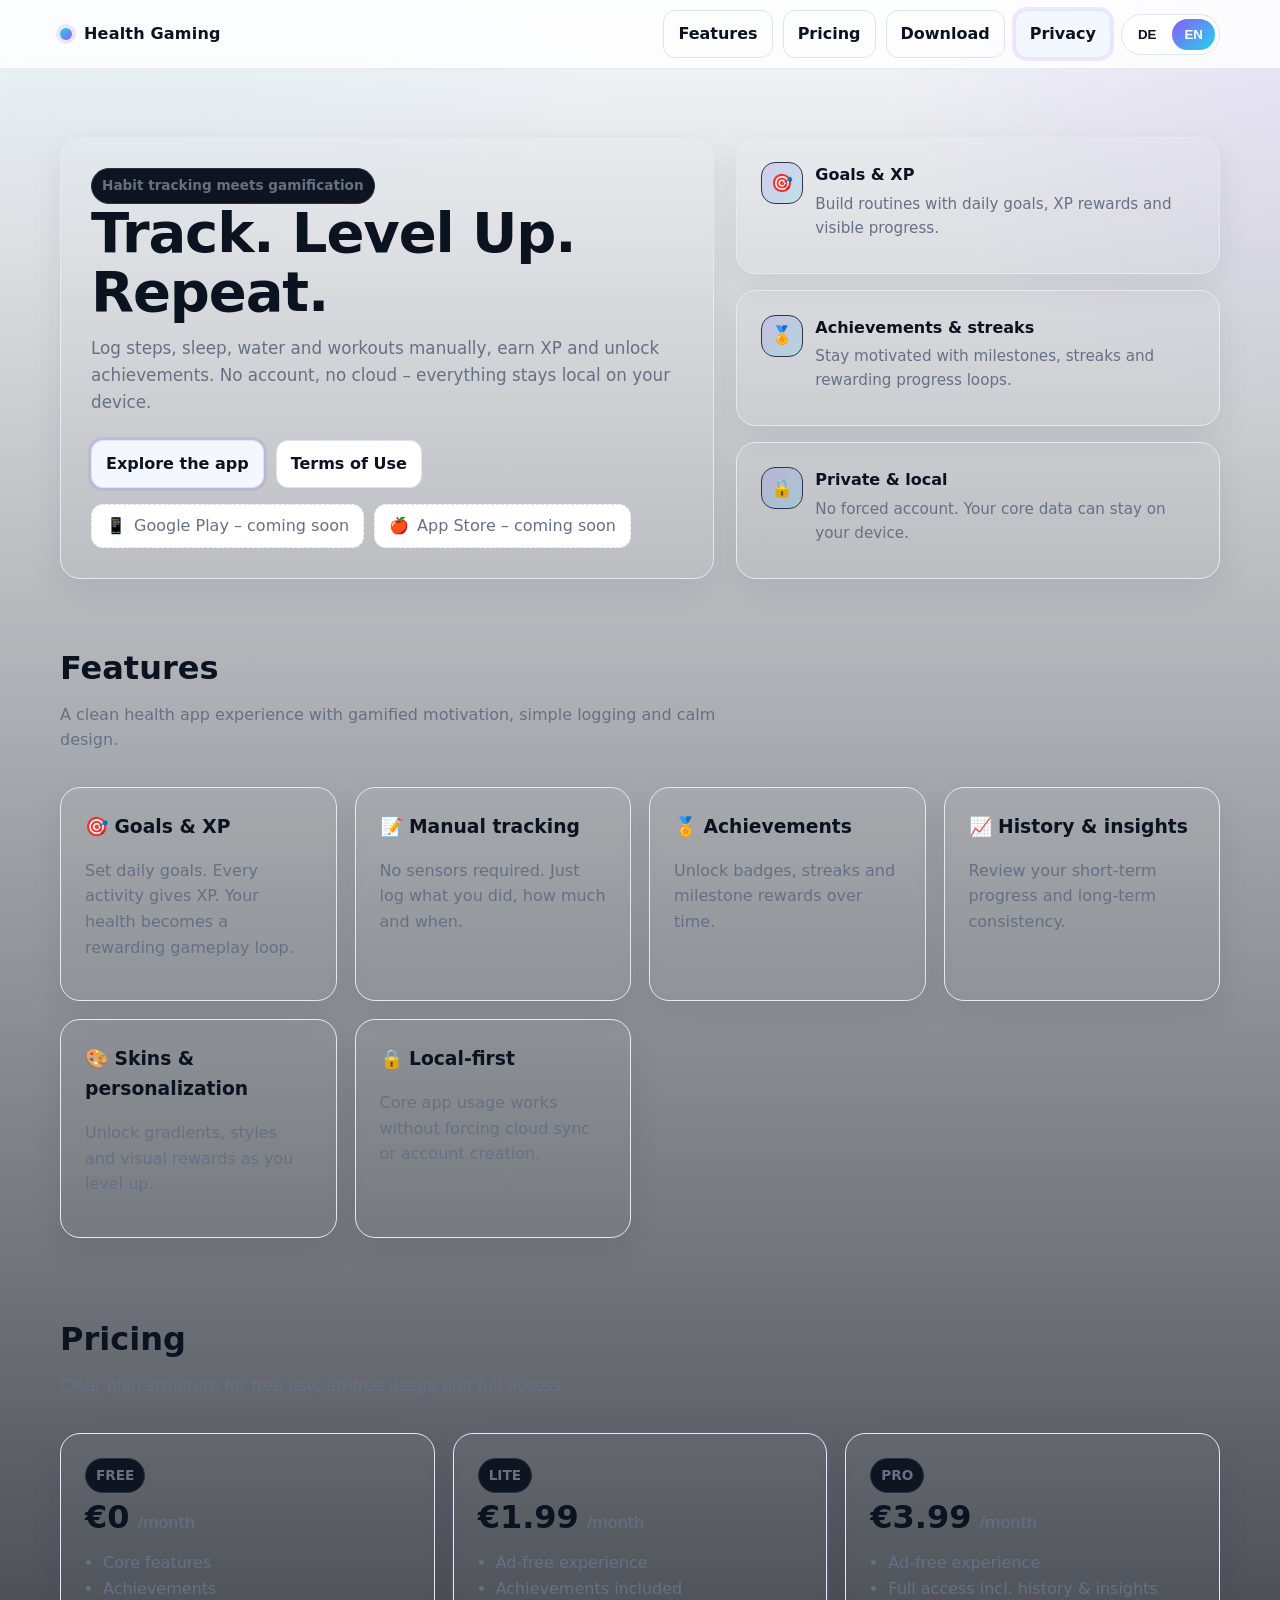
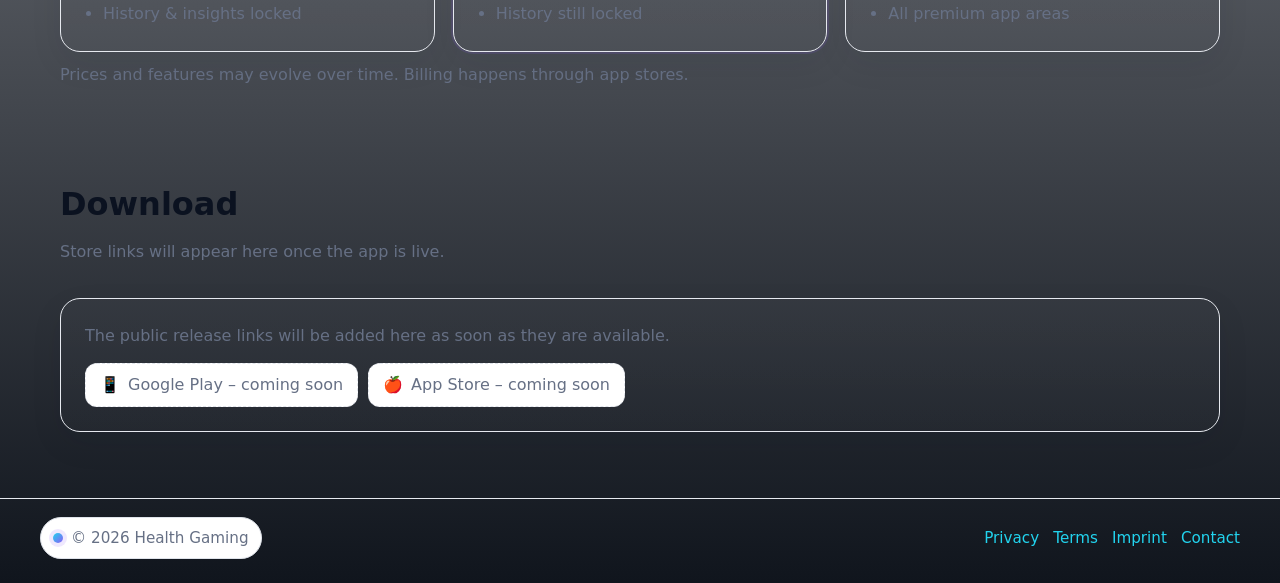
==== commit 388be5ca: "Update index.html" ====
--- a/index.html
+++ b/index.html
@@ -4,10 +4,17 @@
   <meta charset="utf-8" />
   <meta name="viewport" content="width=device-width,initial-scale=1" />
   <title>Health Gaming – Track. Level Up. Repeat.</title>
-  <meta name="description" content="Health Gaming – set goals, log activities, earn XP and gamify your habits." />
+  <meta
+    name="description"
+    content="Health Gaming – Setze Ziele, logge Aktivitäten, verdiene XP und gamifiziere deine Gewohnheiten."
+  />
   <meta name="color-scheme" content="dark light" />
+
   <meta property="og:title" content="Health Gaming – Track. Level Up. Repeat." />
-  <meta property="og:description" content="Goals, XP, streaks and quests. Turn your health into a game." />
+  <meta
+    property="og:description"
+    content="Ziele, XP, Streaks und Quests. Mach deine Gesundheit zu einem Spiel."
+  />
   <meta property="og:type" content="website" />
   <meta property="og:url" content="https://niti0225.github.io/HealthGaming/" />
 
@@ -16,7 +23,6 @@
       --bg:#0b0f14;
       --bg-2:#0f141c;
       --card:#111620;
-      --card-2:#151c28;
       --muted:#98a2b3;
       --text:#e6e9ef;
       --purple:#8b5cf6;
@@ -30,12 +36,13 @@
 
     *{box-sizing:border-box}
     html{scroll-behavior:smooth}
+
     body{
       margin:0;
       background:
         radial-gradient(1100px 800px at 10% -10%, rgba(34,211,238,.10), transparent 60%),
         radial-gradient(900px 720px at 110% 0%, rgba(139,92,246,.12), transparent 60%),
-        linear-gradient(180deg, var(--bg), var(--bg-2));
+        linear-gradient(180deg, var(--bg), #10151d);
       color:var(--text);
       font:16px/1.6 system-ui,-apple-system,Segoe UI,Roboto,Inter,Arial,sans-serif;
     }
@@ -69,6 +76,7 @@
       letter-spacing:.2px;
       color:var(--text);
       white-space:nowrap;
+      text-decoration:none;
     }
 
     .dot{
@@ -102,7 +110,8 @@
       color:var(--text);
       text-decoration:none;
       font-weight:700;
-      transition:.18s ease;
+      transition:transform .18s ease, border-color .18s ease, background .18s ease;
+      cursor:pointer;
     }
 
     .btn:hover{
@@ -400,7 +409,6 @@
         --bg:#f7f8fb;
         --bg-2:#eef2f8;
         --card:#ffffff;
-        --card-2:#ffffff;
         --text:#0b1220;
         --muted:#667085;
         --line:#e6e9ef;
@@ -451,8 +459,8 @@
           <a class="btn primary" href="privacy.html" id="privacyNavLink" data-i18n="navPrivacy">Privacy</a>
 
           <div class="lang-switch" aria-label="Language switch">
-            <button id="langDe" type="button">DE</button>
-            <button id="langEn" type="button">EN</button>
+            <button id="langDe" type="button" aria-pressed="false">DE</button>
+            <button id="langEn" type="button" aria-pressed="false">EN</button>
           </div>
         </div>
       </nav>
@@ -663,6 +671,13 @@
   <script>
     const translations = {
       de: {
+        pageTitle: "Health Gaming – Track. Level Up. Repeat.",
+        pageDescription:
+          "Health Gaming – Setze Ziele, logge Aktivitäten, verdiene XP und gamifiziere deine Gewohnheiten.",
+        ogTitle: "Health Gaming – Track. Level Up. Repeat.",
+        ogDescription:
+          "Ziele, XP, Streaks und Quests. Mach deine Gesundheit zu einem Spiel.",
+
         navFeatures: "Features",
         navPricing: "Preise",
         navDownload: "Download",
@@ -690,20 +705,27 @@
           "Eine klare Health-App mit spielerischer Motivation, einfachem Logging und ruhigem Design.",
 
         feature1Title: "🎯 Ziele & XP",
-        feature1Text: "Setze tägliche Ziele. Jede Aktivität gibt XP. Deine Gesundheit wird zu einem motivierenden Gameplay.",
+        feature1Text:
+          "Setze tägliche Ziele. Jede Aktivität gibt XP. Deine Gesundheit wird zu einem motivierenden Gameplay.",
         feature2Title: "📝 Manuelles Tracking",
-        feature2Text: "Keine Sensoren nötig. Trage einfach ein, was du gemacht hast, wie viel und wann.",
+        feature2Text:
+          "Keine Sensoren nötig. Trage einfach ein, was du gemacht hast, wie viel und wann.",
         feature3Title: "🏅 Achievements",
-        feature3Text: "Schalte Badges, Streaks und Belohnungen für Meilensteine frei.",
+        feature3Text:
+          "Schalte Badges, Streaks und Belohnungen für Meilensteine frei.",
         feature4Title: "📈 Verlauf & Insights",
-        feature4Text: "Behalte deinen kurzfristigen Fortschritt und deine langfristige Konstanz im Blick.",
+        feature4Text:
+          "Behalte deinen kurzfristigen Fortschritt und deine langfristige Konstanz im Blick.",
         feature5Title: "🎨 Skins & Personalisierung",
-        feature5Text: "Schalte Gradients, Styles und visuelle Belohnungen mit höheren Levels frei.",
+        feature5Text:
+          "Schalte Gradients, Styles und visuelle Belohnungen mit höheren Levels frei.",
         feature6Title: "🔒 Lokal zuerst",
-        feature6Text: "Die Kernnutzung funktioniert ohne erzwungene Cloud-Synchronisation oder Kontoerstellung.",
+        feature6Text:
+          "Die Kernnutzung funktioniert ohne erzwungene Cloud-Synchronisation oder Kontoerstellung.",
 
         pricingTitle: "Preise",
-        pricingCopy: "Klare Planstruktur für kostenlose Nutzung, werbefreie Nutzung und Vollzugriff.",
+        pricingCopy:
+          "Klare Planstruktur für kostenlose Nutzung, werbefreie Nutzung und Vollzugriff.",
         perMonth: "/Monat",
 
         free1: "Kernfunktionen",
@@ -733,6 +755,13 @@
       },
 
       en: {
+        pageTitle: "Health Gaming – Track. Level Up. Repeat.",
+        pageDescription:
+          "Health Gaming – Set goals, log activities, earn XP and gamify your habits.",
+        ogTitle: "Health Gaming – Track. Level Up. Repeat.",
+        ogDescription:
+          "Goals, XP, streaks and quests. Turn your health into a game.",
+
         navFeatures: "Features",
         navPricing: "Pricing",
         navDownload: "Download",
@@ -760,17 +789,23 @@
           "A clean health app experience with gamified motivation, simple logging and calm design.",
 
         feature1Title: "🎯 Goals & XP",
-        feature1Text: "Set daily goals. Every activity gives XP. Your health becomes a rewarding gameplay loop.",
+        feature1Text:
+          "Set daily goals. Every activity gives XP. Your health becomes a rewarding gameplay loop.",
         feature2Title: "📝 Manual tracking",
-        feature2Text: "No sensors required. Just log what you did, how much and when.",
+        feature2Text:
+          "No sensors required. Just log what you did, how much and when.",
         feature3Title: "🏅 Achievements",
-        feature3Text: "Unlock badges, streaks and milestone rewards over time.",
+        feature3Text:
+          "Unlock badges, streaks and milestone rewards over time.",
         feature4Title: "📈 History & insights",
-        feature4Text: "Review your short-term progress and long-term consistency.",
+        feature4Text:
+          "Review your short-term progress and long-term consistency.",
         feature5Title: "🎨 Skins & personalization",
-        feature5Text: "Unlock gradients, styles and visual rewards as you level up.",
+        feature5Text:
+          "Unlock gradients, styles and visual rewards as you level up.",
         feature6Title: "🔒 Local-first",
-        feature6Text: "Core app usage works without forcing cloud sync or account creation.",
+        feature6Text:
+          "Core app usage works without forcing cloud sync or account creation.",
 
         pricingTitle: "Pricing",
         pricingCopy:
@@ -804,15 +839,22 @@
       }
     };
 
+    const metaDescription = document.querySelector('meta[name="description"]');
+    const metaOgTitle = document.querySelector('meta[property="og:title"]');
+    const metaOgDescription = document.querySelector('meta[property="og:description"]');
+
+    function normalizeLang(lang) {
+      return lang === "de" || lang === "en" ? lang : "en";
+    }
+
     function getLangFromUrl() {
       const params = new URLSearchParams(window.location.search);
-      const lang = params.get("lang");
-      return lang === "de" || lang === "en" ? lang : null;
+      return normalizeLang(params.get("lang"));
     }
 
     function getStoredLang() {
       const lang = localStorage.getItem("hg_lang");
-      return lang === "de" || lang === "en" ? lang : null;
+      return lang ? normalizeLang(lang) : null;
     }
 
     function getBrowserLang() {
@@ -825,7 +867,7 @@
     }
 
     function updateLinkedPages(lang) {
-      const ids = [
+      const links = [
         ["privacyNavLink", "privacy.html"],
         ["termsHeroLink", "terms.html"],
         ["footerPrivacy", "privacy.html"],
@@ -833,40 +875,54 @@
         ["footerImprint", "impressum.html"]
       ];
 
-      ids.forEach(([id, path]) => {
+      links.forEach(([id, path]) => {
         const el = document.getElementById(id);
-        if (el) el.setAttribute("href", buildPageUrl(path, lang));
+        if (el) {
+          el.href = buildPageUrl(path, lang);
+        }
       });
     }
 
-    function applyTranslations(lang) {
+    function updateMeta(t) {
+      document.title = t.pageTitle;
+      if (metaDescription) metaDescription.setAttribute("content", t.pageDescription);
+      if (metaOgTitle) metaOgTitle.setAttribute("content", t.ogTitle);
+      if (metaOgDescription) metaOgDescription.setAttribute("content", t.ogDescription);
+    }
+
+    function updateText(lang) {
       const t = translations[lang] || translations.en;
 
       document.documentElement.lang = lang;
       localStorage.setItem("hg_lang", lang);
 
-      document.querySelectorAll("[data-i18n]").forEach(el => {
+      document.querySelectorAll("[data-i18n]").forEach((el) => {
         const key = el.getAttribute("data-i18n");
-        if (t[key]) el.textContent = t[key];
+        if (key && t[key]) {
+          el.textContent = t[key];
+        }
       });
 
-      document.title =
-        lang === "de"
-          ? "Health Gaming – Track. Level Up. Repeat."
-          : "Health Gaming – Track. Level Up. Repeat.";
-
+      updateMeta(t);
       updateLinkedPages(lang);
 
-      document.getElementById("langDe").classList.toggle("active", lang === "de");
-      document.getElementById("langEn").classList.toggle("active", lang === "en");
+      const btnDe = document.getElementById("langDe");
+      const btnEn = document.getElementById("langEn");
+
+      btnDe.classList.toggle("active", lang === "de");
+      btnEn.classList.toggle("active", lang === "en");
+
+      btnDe.setAttribute("aria-pressed", String(lang === "de"));
+      btnEn.setAttribute("aria-pressed", String(lang === "en"));
     }
 
     function setLang(lang, updateUrl = true) {
-      applyTranslations(lang);
+      const safeLang = normalizeLang(lang);
+      updateText(safeLang);
 
       if (updateUrl) {
         const url = new URL(window.location.href);
-        url.searchParams.set("lang", lang);
+        url.searchParams.set("lang", safeLang);
         window.history.replaceState({}, "", url.toString());
       }
     }
@@ -875,7 +931,7 @@
     document.getElementById("langEn").addEventListener("click", () => setLang("en"));
 
     const initialLang =
-      getLangFromUrl() ||
+      new URLSearchParams(window.location.search).get("lang") ||
       getStoredLang() ||
       getBrowserLang();
 
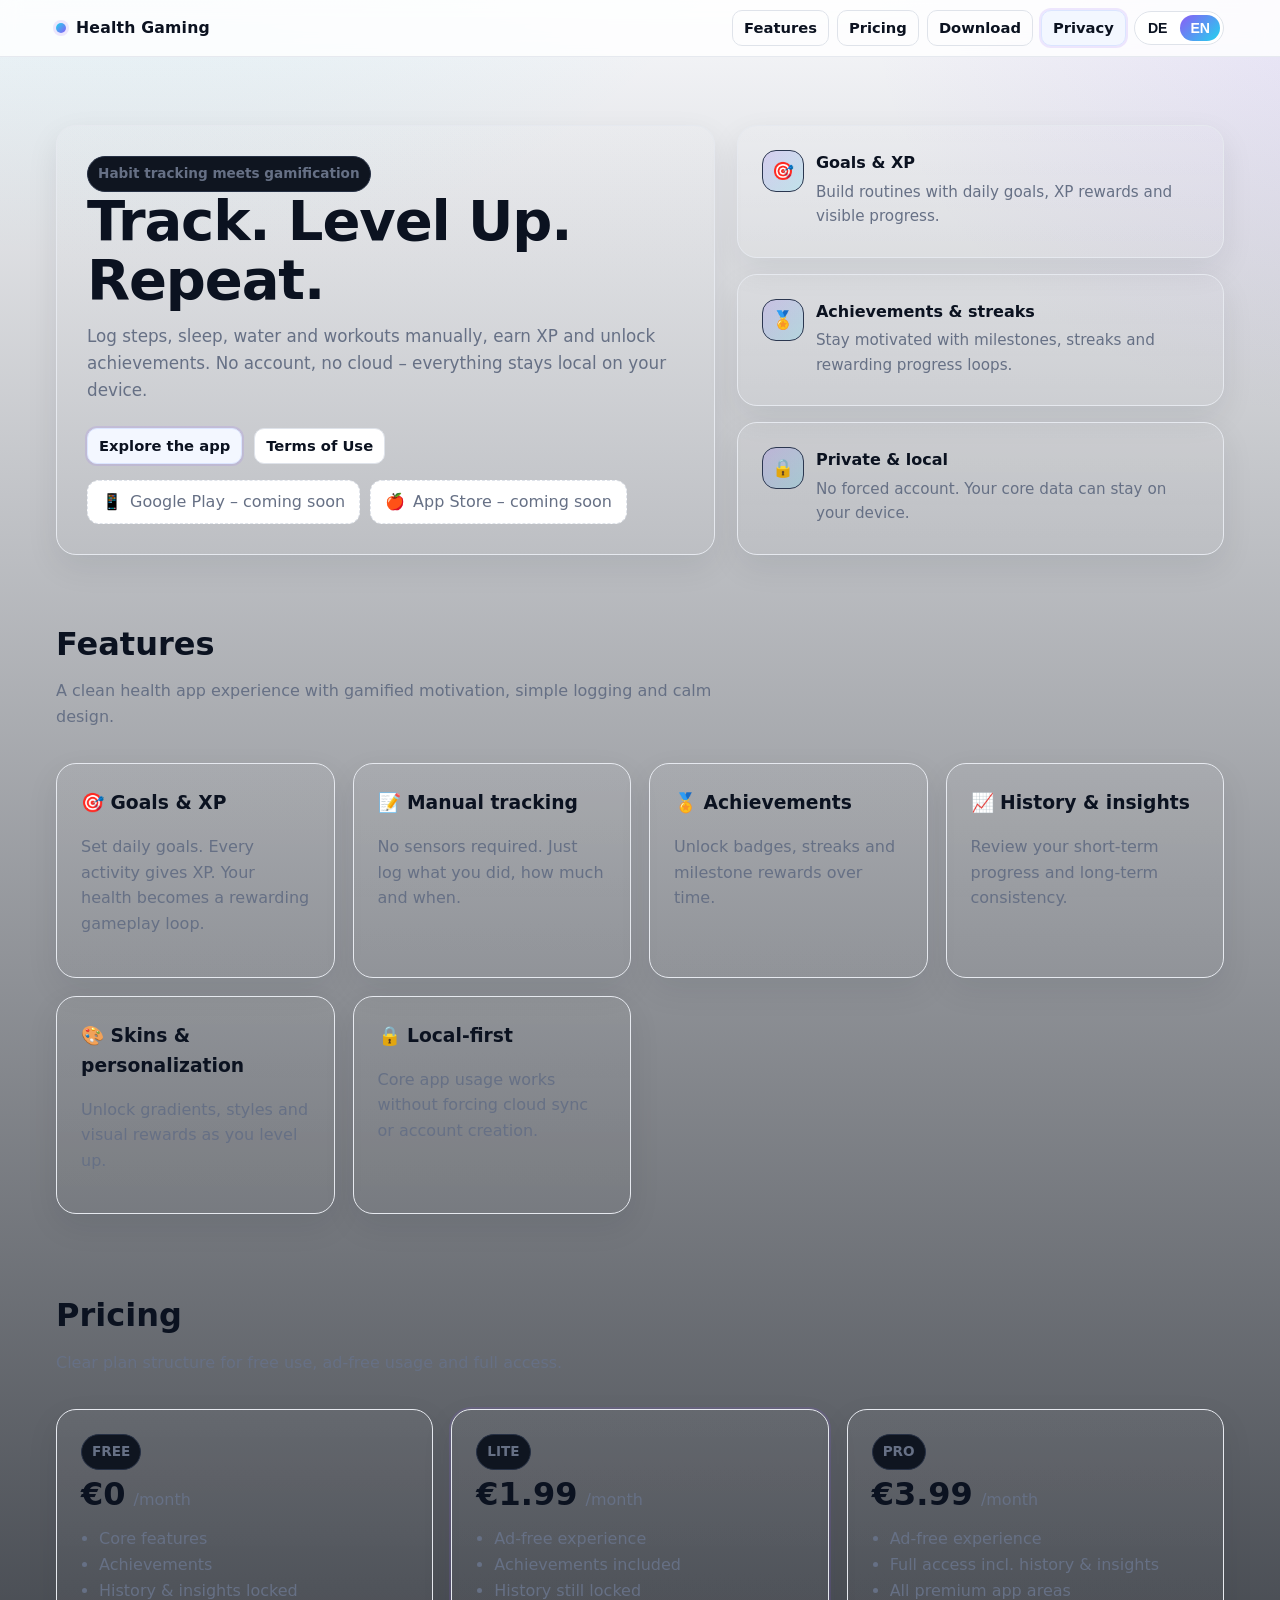
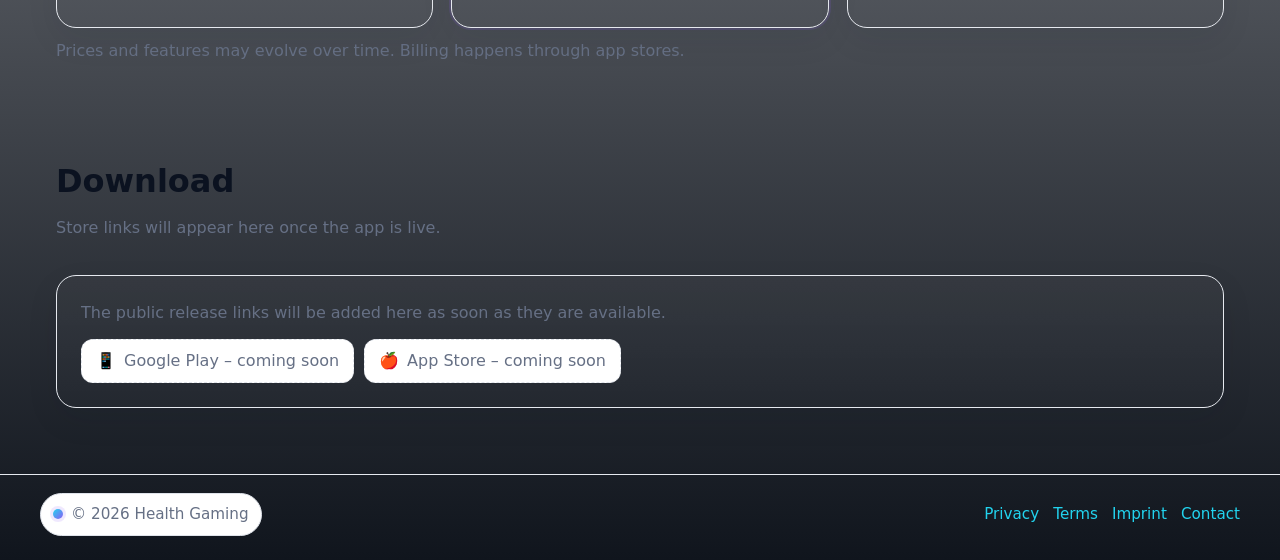
==== commit cef7fa88: "Update index.html" ====
--- a/index.html
+++ b/index.html
@@ -50,41 +50,49 @@
     a{color:var(--teal);text-decoration:none}
     a:hover{text-decoration:underline}
     img{max-width:100%;display:block}
-    .wrap{max-width:var(--max);margin:0 auto;padding:0 20px}
+
+    .wrap{
+      max-width:var(--max);
+      margin:0 auto;
+      padding:0 16px;
+    }
 
     header{
       position:sticky;
       top:0;
       z-index:50;
-      background:rgba(11,15,20,.72);
+      background:rgba(11,15,20,.78);
       backdrop-filter:blur(10px);
+      -webkit-backdrop-filter:blur(10px);
       border-bottom:1px solid var(--line);
     }
 
     nav{
-      min-height:68px;
+      min-height:56px;
       display:flex;
       align-items:center;
-      gap:14px;
+      gap:10px;
+      padding:8px 0;
     }
 
     .logo{
       display:flex;
       align-items:center;
-      gap:12px;
+      gap:10px;
       font-weight:800;
       letter-spacing:.2px;
       color:var(--text);
       white-space:nowrap;
       text-decoration:none;
+      font-size:.98rem;
     }
 
     .dot{
-      width:12px;
-      height:12px;
+      width:10px;
+      height:10px;
       border-radius:50%;
       background:linear-gradient(135deg,var(--teal),var(--purple));
-      box-shadow:0 0 0 4px var(--ring);
+      box-shadow:0 0 0 3px var(--ring);
       flex:0 0 auto;
     }
 
@@ -92,7 +100,7 @@
       margin-left:auto;
       display:flex;
       align-items:center;
-      gap:10px;
+      gap:8px;
       flex-wrap:wrap;
       justify-content:flex-end;
     }
@@ -101,15 +109,17 @@
       display:inline-flex;
       align-items:center;
       justify-content:center;
-      gap:8px;
-      min-height:42px;
-      padding:10px 14px;
-      border-radius:12px;
+      gap:6px;
+      min-height:36px;
+      padding:7px 11px;
+      border-radius:10px;
       background:#0f1520;
       border:1px solid #263044;
       color:var(--text);
       text-decoration:none;
       font-weight:700;
+      font-size:.92rem;
+      line-height:1;
       transition:transform .18s ease, border-color .18s ease, background .18s ease;
       cursor:pointer;
     }
@@ -123,7 +133,7 @@
     .btn.primary{
       background:linear-gradient(135deg, rgba(34,211,238,.14), rgba(139,92,246,.16));
       border-color:#2b3750;
-      box-shadow:0 0 0 3px var(--ring);
+      box-shadow:0 0 0 2px var(--ring);
     }
 
     .btn.ghost{
@@ -136,8 +146,8 @@
       background:#0f1520;
       border:1px solid #263044;
       border-radius:999px;
-      padding:4px;
-      gap:4px;
+      padding:3px;
+      gap:3px;
     }
 
     .lang-switch button{
@@ -145,9 +155,11 @@
       background:transparent;
       color:var(--text);
       font-weight:800;
-      padding:8px 12px;
+      padding:6px 10px;
       border-radius:999px;
       cursor:pointer;
+      font-size:.88rem;
+      line-height:1;
       transition:.18s ease;
     }
 
@@ -384,15 +396,42 @@
     }
 
     @media (max-width: 680px){
+      .wrap{
+        padding:0 12px;
+      }
+
       nav{
-        padding:10px 0;
+        min-height:unset;
+        padding:8px 0;
         align-items:flex-start;
+        gap:8px;
+      }
+
+      .logo{
+        font-size:.94rem;
       }
 
       .navlinks{
         width:100%;
         margin-left:0;
         justify-content:flex-start;
+        gap:6px;
+      }
+
+      .btn{
+        min-height:34px;
+        padding:6px 10px;
+        font-size:.86rem;
+        border-radius:10px;
+      }
+
+      .lang-switch{
+        padding:2px;
+      }
+
+      .lang-switch button{
+        padding:6px 9px;
+        font-size:.84rem;
       }
 
       .hero-card{
@@ -847,11 +886,6 @@
       return lang === "de" || lang === "en" ? lang : "en";
     }
 
-    function getLangFromUrl() {
-      const params = new URLSearchParams(window.location.search);
-      return normalizeLang(params.get("lang"));
-    }
-
     function getStoredLang() {
       const lang = localStorage.getItem("hg_lang");
       return lang ? normalizeLang(lang) : null;
@@ -930,10 +964,8 @@
     document.getElementById("langDe").addEventListener("click", () => setLang("de"));
     document.getElementById("langEn").addEventListener("click", () => setLang("en"));
 
-    const initialLang =
-      new URLSearchParams(window.location.search).get("lang") ||
-      getStoredLang() ||
-      getBrowserLang();
+    const urlLang = new URLSearchParams(window.location.search).get("lang");
+    const initialLang = urlLang || getStoredLang() || getBrowserLang();
 
     setLang(initialLang, true);
     document.getElementById("year").textContent = new Date().getFullYear();
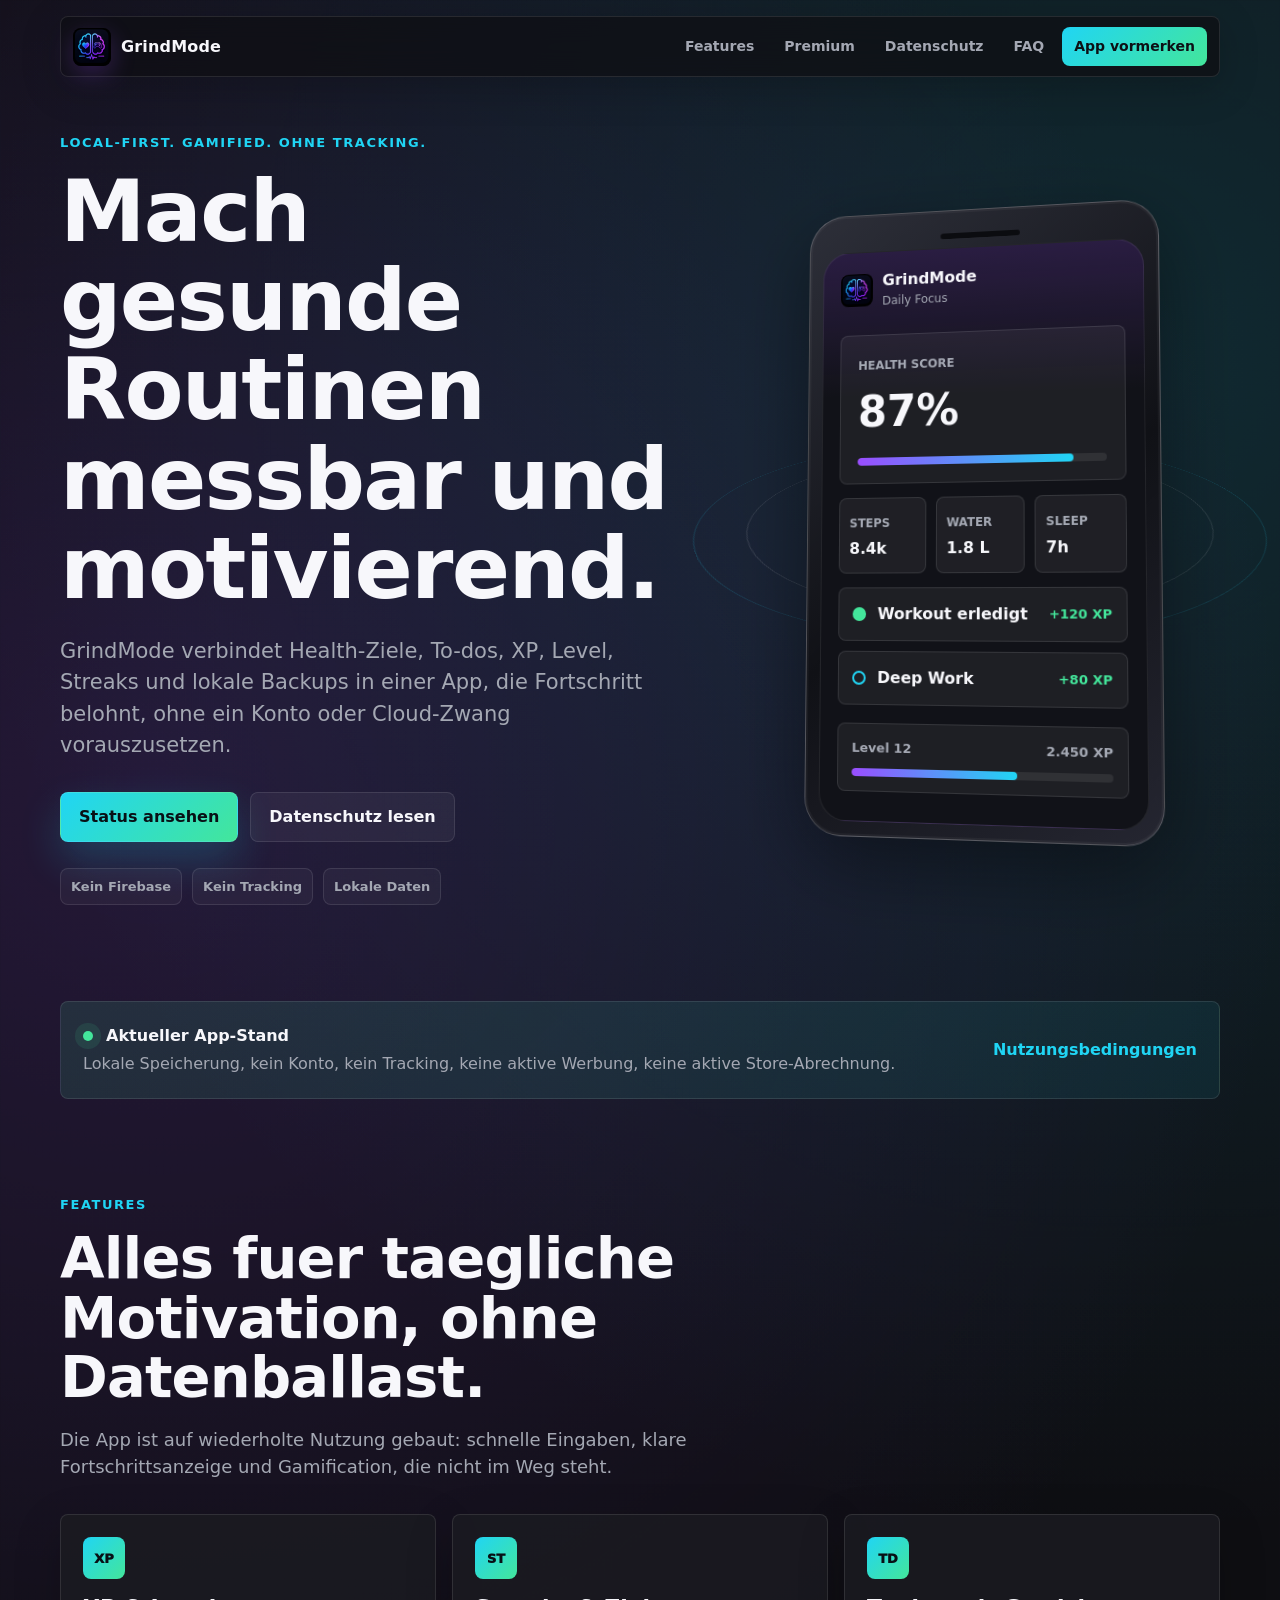
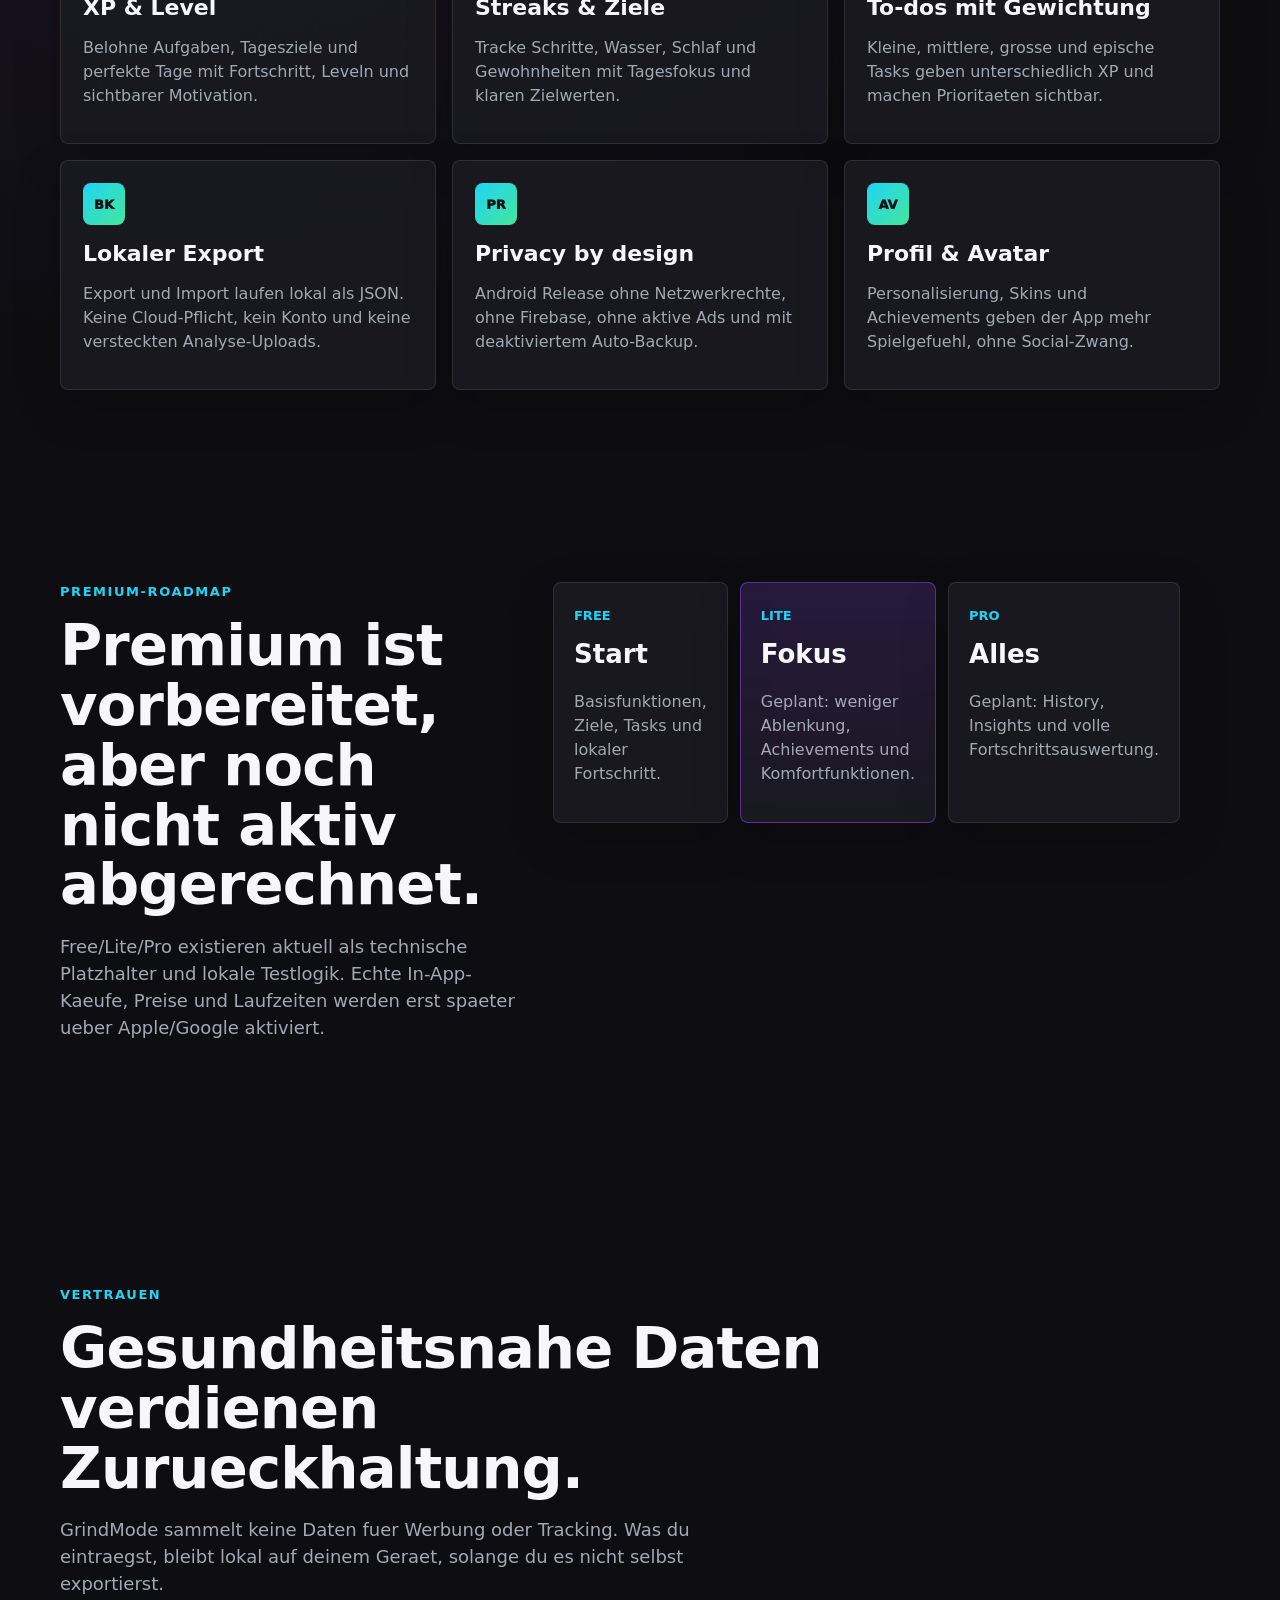
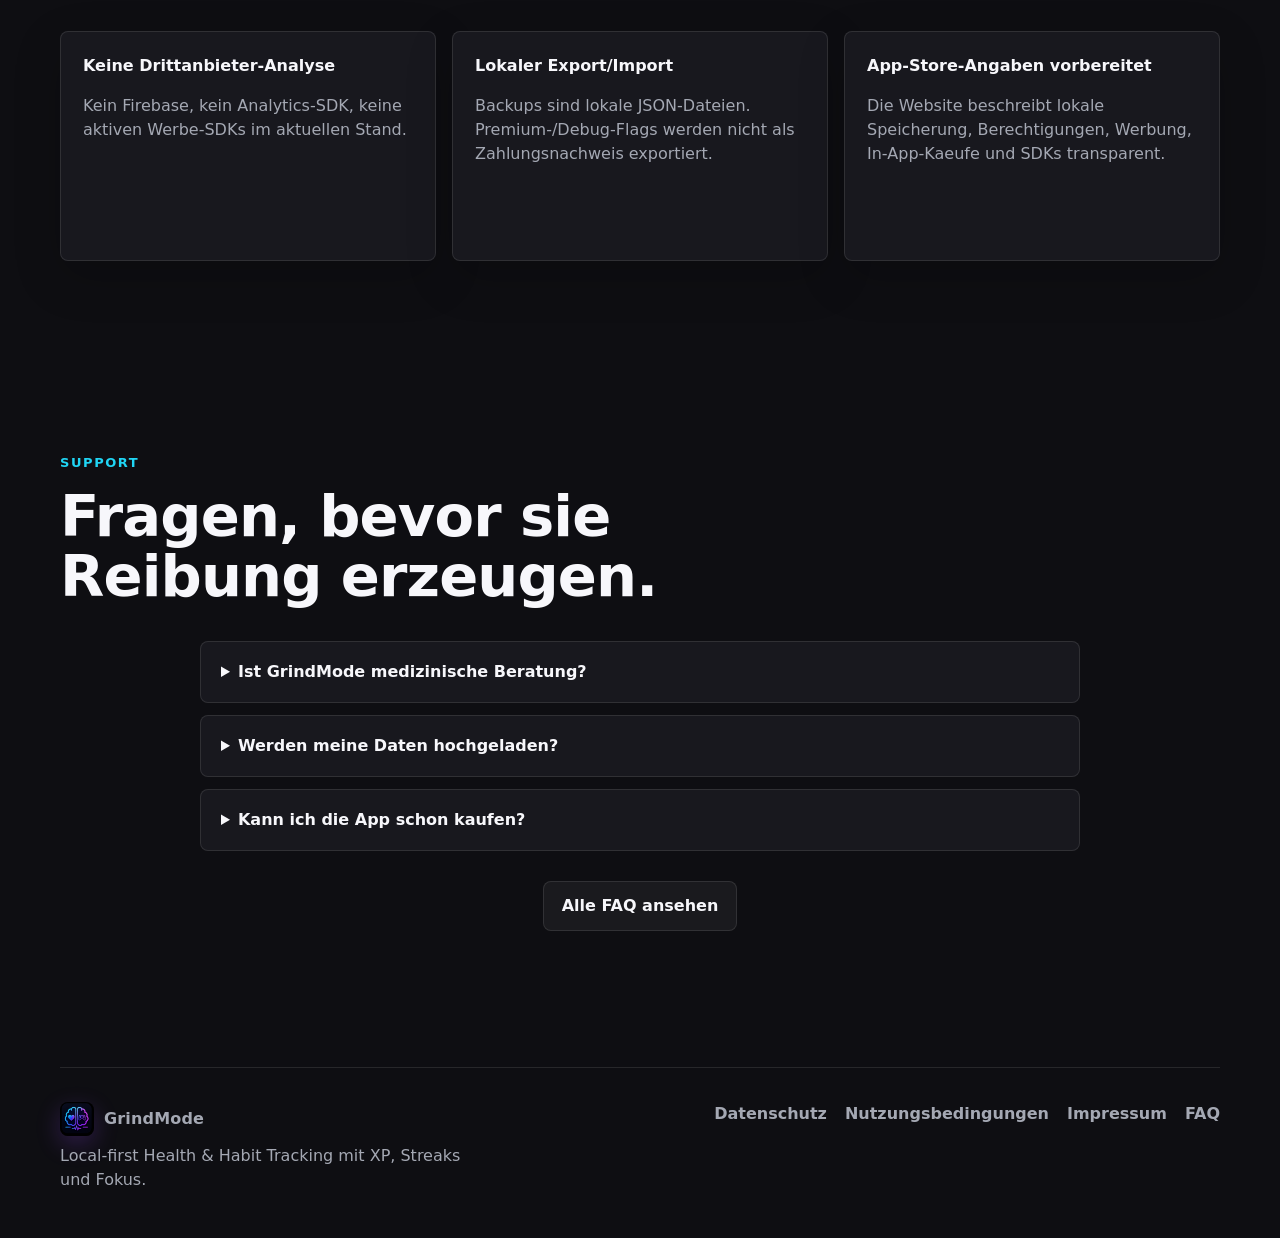
==== commit cc9166bb: "Add files via upload" ====
--- a/index.html
+++ b/index.html
@@ -1,974 +1,239 @@
 <!doctype html>
 <html lang="de">
-<head>
-  <meta charset="utf-8" />
-  <meta name="viewport" content="width=device-width,initial-scale=1" />
-  <title>Health Gaming – Track. Level Up. Repeat.</title>
-  <meta
-    name="description"
-    content="Health Gaming – Setze Ziele, logge Aktivitäten, verdiene XP und gamifiziere deine Gewohnheiten."
-  />
-  <meta name="color-scheme" content="dark light" />
-
-  <meta property="og:title" content="Health Gaming – Track. Level Up. Repeat." />
-  <meta
-    property="og:description"
-    content="Ziele, XP, Streaks und Quests. Mach deine Gesundheit zu einem Spiel."
-  />
-  <meta property="og:type" content="website" />
-  <meta property="og:url" content="https://niti0225.github.io/HealthGaming/" />
-
-  <style>
-    :root{
-      --bg:#0b0f14;
-      --bg-2:#0f141c;
-      --card:#111620;
-      --muted:#98a2b3;
-      --text:#e6e9ef;
-      --purple:#8b5cf6;
-      --teal:#22d3ee;
-      --line:#1b2330;
-      --ring:rgba(139,92,246,.30);
-      --radius:20px;
-      --max:1200px;
-      --shadow:0 14px 40px rgba(0,0,0,.35);
-    }
-
-    *{box-sizing:border-box}
-    html{scroll-behavior:smooth}
-
-    body{
-      margin:0;
-      background:
-        radial-gradient(1100px 800px at 10% -10%, rgba(34,211,238,.10), transparent 60%),
-        radial-gradient(900px 720px at 110% 0%, rgba(139,92,246,.12), transparent 60%),
-        linear-gradient(180deg, var(--bg), #10151d);
-      color:var(--text);
-      font:16px/1.6 system-ui,-apple-system,Segoe UI,Roboto,Inter,Arial,sans-serif;
-    }
-
-    a{color:var(--teal);text-decoration:none}
-    a:hover{text-decoration:underline}
-    img{max-width:100%;display:block}
-
-    .wrap{
-      max-width:var(--max);
-      margin:0 auto;
-      padding:0 16px;
-    }
-
-    header{
-      position:sticky;
-      top:0;
-      z-index:50;
-      background:rgba(11,15,20,.78);
-      backdrop-filter:blur(10px);
-      -webkit-backdrop-filter:blur(10px);
-      border-bottom:1px solid var(--line);
-    }
-
-    nav{
-      min-height:56px;
-      display:flex;
-      align-items:center;
-      gap:10px;
-      padding:8px 0;
-    }
-
-    .logo{
-      display:flex;
-      align-items:center;
-      gap:10px;
-      font-weight:800;
-      letter-spacing:.2px;
-      color:var(--text);
-      white-space:nowrap;
-      text-decoration:none;
-      font-size:.98rem;
-    }
-
-    .dot{
-      width:10px;
-      height:10px;
-      border-radius:50%;
-      background:linear-gradient(135deg,var(--teal),var(--purple));
-      box-shadow:0 0 0 3px var(--ring);
-      flex:0 0 auto;
-    }
-
-    .navlinks{
-      margin-left:auto;
-      display:flex;
-      align-items:center;
-      gap:8px;
-      flex-wrap:wrap;
-      justify-content:flex-end;
-    }
-
-    .btn{
-      display:inline-flex;
-      align-items:center;
-      justify-content:center;
-      gap:6px;
-      min-height:36px;
-      padding:7px 11px;
-      border-radius:10px;
-      background:#0f1520;
-      border:1px solid #263044;
-      color:var(--text);
-      text-decoration:none;
-      font-weight:700;
-      font-size:.92rem;
-      line-height:1;
-      transition:transform .18s ease, border-color .18s ease, background .18s ease;
-      cursor:pointer;
-    }
-
-    .btn:hover{
-      transform:translateY(-1px);
-      text-decoration:none;
-      border-color:#34425d;
-    }
-
-    .btn.primary{
-      background:linear-gradient(135deg, rgba(34,211,238,.14), rgba(139,92,246,.16));
-      border-color:#2b3750;
-      box-shadow:0 0 0 2px var(--ring);
-    }
-
-    .btn.ghost{
-      background:transparent;
-    }
-
-    .lang-switch{
-      display:inline-flex;
-      align-items:center;
-      background:#0f1520;
-      border:1px solid #263044;
-      border-radius:999px;
-      padding:3px;
-      gap:3px;
-    }
-
-    .lang-switch button{
-      border:0;
-      background:transparent;
-      color:var(--text);
-      font-weight:800;
-      padding:6px 10px;
-      border-radius:999px;
-      cursor:pointer;
-      font-size:.88rem;
-      line-height:1;
-      transition:.18s ease;
-    }
-
-    .lang-switch button.active{
-      background:linear-gradient(135deg,var(--purple),var(--teal));
-      color:white;
-    }
-
-    .hero{
-      padding:68px 0 30px;
-    }
-
-    .hero-grid{
-      display:grid;
-      grid-template-columns:1.15fr .85fr;
-      gap:22px;
-      align-items:stretch;
-    }
-
-    .card{
-      background:linear-gradient(180deg, rgba(255,255,255,.03), rgba(255,255,255,.015));
-      border:1px solid var(--line);
-      border-radius:var(--radius);
-      padding:24px;
-      box-shadow:var(--shadow);
-    }
-
-    .hero-card{
-      padding:30px;
-    }
-
-    .hero h1{
-      margin:0;
-      font-size:clamp(2.2rem,5vw,3.5rem);
-      line-height:1.05;
-      letter-spacing:-.02em;
-    }
-
-    .hero p{
-      margin:14px 0 0;
-    }
-
-    .sub{
-      color:var(--muted);
-      max-width:760px;
-      font-size:1.05rem;
-    }
-
-    .cta{
-      display:flex;
-      flex-wrap:wrap;
-      gap:12px;
-      margin-top:24px;
-    }
-
-    .badges{
-      display:flex;
-      gap:10px;
-      flex-wrap:wrap;
-      margin-top:16px;
-    }
-
-    .badge{
-      min-height:44px;
-      padding:0 14px;
-      border-radius:12px;
-      border:1px dashed #2b3750;
-      display:inline-flex;
-      align-items:center;
-      gap:8px;
-      color:var(--muted);
-      background:rgba(255,255,255,.015);
-    }
-
-    .hero-side{
-      display:grid;
-      gap:16px;
-    }
-
-    .mini-stat{
-      display:flex;
-      align-items:flex-start;
-      gap:12px;
-    }
-
-    .mini-icon{
-      width:42px;
-      height:42px;
-      flex:0 0 auto;
-      display:grid;
-      place-items:center;
-      border-radius:14px;
-      background:linear-gradient(135deg, rgba(139,92,246,.20), rgba(34,211,238,.18));
-      border:1px solid #2b3750;
-      font-size:1.1rem;
-    }
-
-    .mini-stat h3{
-      margin:0 0 4px;
-      font-size:1rem;
-    }
-
-    .mini-stat p{
-      margin:0;
-      color:var(--muted);
-      font-size:.95rem;
-    }
-
-    .section{
-      padding:42px 0;
-    }
-
-    .section-head{
-      display:flex;
-      align-items:end;
-      justify-content:space-between;
-      gap:16px;
-      margin-bottom:18px;
-    }
-
-    .section h2{
-      margin:0;
-      font-size:clamp(1.5rem,3vw,2rem);
-      line-height:1.1;
-    }
-
-    .section-copy{
-      color:var(--muted);
-      max-width:700px;
-    }
-
-    .grid{
-      display:grid;
-      gap:18px;
-    }
-
-    .features{
-      grid-template-columns:repeat(auto-fit,minmax(240px,1fr));
-    }
-
-    .feature-card h3{
-      margin:0 0 8px;
-    }
-
-    .muted{color:var(--muted)}
-
-    .pricing{
-      grid-template-columns:repeat(auto-fit,minmax(260px,1fr));
-    }
-
-    .pricing .card{
-      position:relative;
-      overflow:hidden;
-    }
-
-    .pricing .featured{
-      box-shadow:0 0 0 2px var(--ring), var(--shadow);
-    }
-
-    .tag{
-      display:inline-flex;
-      align-items:center;
-      gap:6px;
-      font-size:.85rem;
-      padding:6px 10px;
-      border-radius:999px;
-      border:1px solid #263044;
-      background:#0f1520;
-      color:var(--muted);
-      font-weight:800;
-    }
-
-    .price{
-      display:flex;
-      align-items:baseline;
-      gap:8px;
-      margin:8px 0 14px;
-    }
-
-    .price strong{
-      font-size:2rem;
-      line-height:1;
-    }
-
-    ul{
-      margin:0;
-      padding-left:18px;
-    }
-
-    .download-box{
-      display:flex;
-      flex-wrap:wrap;
-      align-items:center;
-      justify-content:space-between;
-      gap:14px;
-    }
-
-    footer{
-      margin-top:24px;
-      border-top:1px solid var(--line);
-    }
-
-    .foot{
-      display:flex;
-      flex-wrap:wrap;
-      gap:12px;
-      justify-content:space-between;
-      align-items:center;
-      padding:18px 0 24px;
-      color:var(--muted);
-      font-size:.95rem;
-    }
-
-    .pill{
-      display:inline-flex;
-      gap:8px;
-      align-items:center;
-      padding:8px 12px;
-      border-radius:999px;
-      background:#101726;
-      border:1px solid #223046;
-    }
-
-    .links{
-      display:flex;
-      gap:14px;
-      flex-wrap:wrap;
-    }
-
-    @media (max-width: 920px){
-      .hero-grid{
-        grid-template-columns:1fr;
-      }
-    }
-
-    @media (max-width: 680px){
-      .wrap{
-        padding:0 12px;
-      }
-
-      nav{
-        min-height:unset;
-        padding:8px 0;
-        align-items:flex-start;
-        gap:8px;
-      }
-
-      .logo{
-        font-size:.94rem;
-      }
-
-      .navlinks{
-        width:100%;
-        margin-left:0;
-        justify-content:flex-start;
-        gap:6px;
-      }
-
-      .btn{
-        min-height:34px;
-        padding:6px 10px;
-        font-size:.86rem;
-        border-radius:10px;
-      }
-
-      .lang-switch{
-        padding:2px;
-      }
-
-      .lang-switch button{
-        padding:6px 9px;
-        font-size:.84rem;
-      }
-
-      .hero-card{
-        padding:22px;
-      }
-
-      .card{
-        padding:18px;
-      }
-    }
-
-    @media (prefers-color-scheme: light){
-      :root{
-        --bg:#f7f8fb;
-        --bg-2:#eef2f8;
-        --card:#ffffff;
-        --text:#0b1220;
-        --muted:#667085;
-        --line:#e6e9ef;
-        --ring:rgba(139,92,246,.14);
-        --shadow:0 12px 32px rgba(15,23,42,.08);
-      }
-
-      header{
-        background:rgba(255,255,255,.82);
-      }
-
-      .btn,
-      .lang-switch{
-        background:#fff;
-        border-color:#dfe3ea;
-      }
-
-      .btn.primary{
-        background:#f3f7ff;
-        border-color:#dbe5ff;
-      }
-
-      .badge{
-        border-color:#dfe3ea;
-        background:#fff;
-      }
-
-      .pill{
-        background:#fff;
-        border-color:#dfe3ea;
-      }
-    }
-  </style>
-</head>
-<body>
-  <header>
-    <div class="wrap">
-      <nav>
-        <a class="logo" href="#top" aria-label="Health Gaming Home">
-          <span class="dot"></span>
-          <span>Health Gaming</span>
+  <head>
+    <meta charset="utf-8">
+    <meta name="viewport" content="width=device-width, initial-scale=1">
+    <meta name="theme-color" content="#0e0e12">
+    <meta name="description" content="GrindMode ist ein lokaler, gamifizierter Health- und Habit-Tracker fuer Ziele, To-dos, XP, Streaks und Fortschritt ohne Konto und ohne Tracking.">
+    <meta property="og:title" content="GrindMode - Local-first Health & Habit Tracker">
+    <meta property="og:description" content="Baue gesunde Routinen mit XP, Streaks, Tageszielen und lokalen Backups. Kein Konto, kein Tracking, keine Cloud-Pflicht.">
+    <meta property="og:type" content="website">
+    <title>GrindMode - Health, Habits & XP</title>
+    <link rel="icon" href="app-icon.png">
+    <link rel="apple-touch-icon" href="app-icon.png">
+    <link rel="stylesheet" href="site.css">
+    <script src="site.js" defer></script>
+  </head>
+  <body>
+    <header class="site-header" data-header>
+      <a class="brand" href="index.html" aria-label="GrindMode Startseite">
+        <img src="app-icon.png" alt="" width="38" height="38">
+        <span>GrindMode</span>
+      </a>
+      <button class="nav-toggle" type="button" aria-label="Navigation oeffnen" aria-expanded="false" data-nav-toggle>
+        <span></span><span></span><span></span>
+      </button>
+      <nav class="site-nav" data-nav>
+        <a href="#features">Features</a>
+        <a href="#premium">Premium</a>
+        <a href="#privacy">Datenschutz</a>
+        <a href="faq.html">FAQ</a>
+        <a class="nav-cta" href="#download">App vormerken</a>
+      </nav>
+    </header>
+
+    <main>
+      <section class="hero section-pad">
+        <div class="hero-copy reveal">
+          <p class="eyebrow">Local-first. Gamified. Ohne Tracking.</p>
+          <h1>Mach gesunde Routinen messbar und motivierend.</h1>
+          <p class="hero-text">
+            GrindMode verbindet Health-Ziele, To-dos, XP, Level, Streaks und lokale Backups in einer App,
+            die Fortschritt belohnt, ohne ein Konto oder Cloud-Zwang vorauszusetzen.
+          </p>
+          <div class="hero-actions" id="download">
+            <a class="button primary" href="#app-status">Status ansehen</a>
+            <a class="button ghost" href="privacy.html">Datenschutz lesen</a>
+          </div>
+          <div class="trust-strip" aria-label="Vertrauensmerkmale">
+            <span>Kein Firebase</span>
+            <span>Kein Tracking</span>
+            <span>Lokale Daten</span>
+          </div>
+        </div>
+
+        <div class="hero-visual reveal" data-tilt>
+          <div class="orbital-ring ring-one"></div>
+          <div class="orbital-ring ring-two"></div>
+          <div class="phone" aria-label="App-Mockup von GrindMode">
+            <div class="phone-top">
+              <span class="speaker"></span>
+            </div>
+            <div class="phone-screen">
+              <div class="app-bar">
+                <img src="app-icon.png" alt="" width="34" height="34">
+                <div>
+                  <strong>GrindMode</strong>
+                  <span>Daily Focus</span>
+                </div>
+              </div>
+              <div class="score-card">
+                <span>Health Score</span>
+                <strong data-count="87">87%</strong>
+                <div class="meter"><i style="width: 87%"></i></div>
+              </div>
+              <div class="mini-grid">
+                <div><span>Steps</span><strong>8.4k</strong></div>
+                <div><span>Water</span><strong>1.8 L</strong></div>
+                <div><span>Sleep</span><strong>7h</strong></div>
+              </div>
+              <div class="task-card done">
+                <span></span>
+                <p>Workout erledigt</p>
+                <strong>+120 XP</strong>
+              </div>
+              <div class="task-card">
+                <span></span>
+                <p>Deep Work</p>
+                <strong>+80 XP</strong>
+              </div>
+              <div class="level-bar">
+                <div><span>Level 12</span><b>2.450 XP</b></div>
+                <div class="meter"><i style="width: 64%"></i></div>
+              </div>
+            </div>
+          </div>
+        </div>
+      </section>
+
+      <section class="status-band reveal" id="app-status">
+        <div>
+          <span class="status-dot"></span>
+          <strong>Aktueller App-Stand</strong>
+          <p>Lokale Speicherung, kein Konto, kein Tracking, keine aktive Werbung, keine aktive Store-Abrechnung.</p>
+        </div>
+        <a href="terms.html">Nutzungsbedingungen</a>
+      </section>
+
+      <section class="section-pad" id="features">
+        <div class="section-head reveal">
+          <p class="eyebrow">Features</p>
+          <h2>Alles fuer taegliche Motivation, ohne Datenballast.</h2>
+          <p>Die App ist auf wiederholte Nutzung gebaut: schnelle Eingaben, klare Fortschrittsanzeige und Gamification, die nicht im Weg steht.</p>
+        </div>
+        <div class="feature-grid">
+          <article class="feature-card reveal">
+            <span class="icon">XP</span>
+            <h3>XP & Level</h3>
+            <p>Belohne Aufgaben, Tagesziele und perfekte Tage mit Fortschritt, Leveln und sichtbarer Motivation.</p>
+          </article>
+          <article class="feature-card reveal">
+            <span class="icon">ST</span>
+            <h3>Streaks & Ziele</h3>
+            <p>Tracke Schritte, Wasser, Schlaf und Gewohnheiten mit Tagesfokus und klaren Zielwerten.</p>
+          </article>
+          <article class="feature-card reveal">
+            <span class="icon">TD</span>
+            <h3>To-dos mit Gewichtung</h3>
+            <p>Kleine, mittlere, grosse und epische Tasks geben unterschiedlich XP und machen Prioritaeten sichtbar.</p>
+          </article>
+          <article class="feature-card reveal">
+            <span class="icon">BK</span>
+            <h3>Lokaler Export</h3>
+            <p>Export und Import laufen lokal als JSON. Keine Cloud-Pflicht, kein Konto und keine versteckten Analyse-Uploads.</p>
+          </article>
+          <article class="feature-card reveal">
+            <span class="icon">PR</span>
+            <h3>Privacy by design</h3>
+            <p>Android Release ohne Netzwerkrechte, ohne Firebase, ohne aktive Ads und mit deaktiviertem Auto-Backup.</p>
+          </article>
+          <article class="feature-card reveal">
+            <span class="icon">AV</span>
+            <h3>Profil & Avatar</h3>
+            <p>Personalisierung, Skins und Achievements geben der App mehr Spielgefuehl, ohne Social-Zwang.</p>
+          </article>
+        </div>
+      </section>
+
+      <section class="section-pad split" id="premium">
+        <div class="section-head reveal">
+          <p class="eyebrow">Premium-Roadmap</p>
+          <h2>Premium ist vorbereitet, aber noch nicht aktiv abgerechnet.</h2>
+          <p>
+            Free/Lite/Pro existieren aktuell als technische Platzhalter und lokale Testlogik.
+            Echte In-App-Kaeufe, Preise und Laufzeiten werden erst spaeter ueber Apple/Google aktiviert.
+          </p>
+        </div>
+        <div class="plans reveal">
+          <article>
+            <span>Free</span>
+            <strong>Start</strong>
+            <p>Basisfunktionen, Ziele, Tasks und lokaler Fortschritt.</p>
+          </article>
+          <article class="highlight">
+            <span>Lite</span>
+            <strong>Fokus</strong>
+            <p>Geplant: weniger Ablenkung, Achievements und Komfortfunktionen.</p>
+          </article>
+          <article>
+            <span>Pro</span>
+            <strong>Alles</strong>
+            <p>Geplant: History, Insights und volle Fortschrittsauswertung.</p>
+          </article>
+        </div>
+      </section>
+
+      <section class="section-pad privacy-section" id="privacy">
+        <div class="section-head reveal">
+          <p class="eyebrow">Vertrauen</p>
+          <h2>Gesundheitsnahe Daten verdienen Zurueckhaltung.</h2>
+          <p>GrindMode sammelt keine Daten fuer Werbung oder Tracking. Was du eintraegst, bleibt lokal auf deinem Geraet, solange du es nicht selbst exportierst.</p>
+        </div>
+        <div class="privacy-grid">
+          <div class="privacy-card reveal">
+            <strong>Keine Drittanbieter-Analyse</strong>
+            <p>Kein Firebase, kein Analytics-SDK, keine aktiven Werbe-SDKs im aktuellen Stand.</p>
+          </div>
+          <div class="privacy-card reveal">
+            <strong>Lokaler Export/Import</strong>
+            <p>Backups sind lokale JSON-Dateien. Premium-/Debug-Flags werden nicht als Zahlungsnachweis exportiert.</p>
+          </div>
+          <div class="privacy-card reveal">
+            <strong>App-Store-Angaben vorbereitet</strong>
+            <p>Die Website beschreibt lokale Speicherung, Berechtigungen, Werbung, In-App-Kaeufe und SDKs transparent.</p>
+          </div>
+        </div>
+      </section>
+
+      <section class="section-pad faq-preview">
+        <div class="section-head reveal">
+          <p class="eyebrow">Support</p>
+          <h2>Fragen, bevor sie Reibung erzeugen.</h2>
+        </div>
+        <div class="faq-list reveal">
+          <details>
+            <summary>Ist GrindMode medizinische Beratung?</summary>
+            <p>Nein. Die App ist ein Motivations- und Tracking-Tool und ersetzt keine medizinische Beratung, Diagnose oder Behandlung.</p>
+          </details>
+          <details>
+            <summary>Werden meine Daten hochgeladen?</summary>
+            <p>Aktuell nein. Die App arbeitet lokal ohne Konto, Server-Sync, Tracking oder aktive Werbe-SDKs.</p>
+          </details>
+          <details>
+            <summary>Kann ich die App schon kaufen?</summary>
+            <p>Aktuell ist echte Store-Abrechnung nicht aktiv. Premium-Modelle sind als Roadmap und technische Platzhalter gekennzeichnet.</p>
+          </details>
+        </div>
+        <div class="center-actions">
+          <a class="button ghost" href="faq.html">Alle FAQ ansehen</a>
+        </div>
+      </section>
+    </main>
+
+    <footer class="site-footer">
+      <div>
+        <a class="brand footer-brand" href="index.html">
+          <img src="app-icon.png" alt="" width="34" height="34">
+          <span>GrindMode</span>
         </a>
-
-        <div class="navlinks">
-          <a class="btn ghost" href="#features" data-i18n="navFeatures">Features</a>
-          <a class="btn ghost" href="#pricing" data-i18n="navPricing">Pricing</a>
-          <a class="btn ghost" href="#download" data-i18n="navDownload">Download</a>
-          <a class="btn primary" href="privacy.html" id="privacyNavLink" data-i18n="navPrivacy">Privacy</a>
-
-          <div class="lang-switch" aria-label="Language switch">
-            <button id="langDe" type="button" aria-pressed="false">DE</button>
-            <button id="langEn" type="button" aria-pressed="false">EN</button>
-          </div>
-        </div>
+        <p>Local-first Health & Habit Tracking mit XP, Streaks und Fokus.</p>
+      </div>
+      <nav aria-label="Footer">
+        <a href="privacy.html">Datenschutz</a>
+        <a href="terms.html">Nutzungsbedingungen</a>
+        <a href="imprint.html">Impressum</a>
+        <a href="faq.html">FAQ</a>
       </nav>
-    </div>
-  </header>
-
-  <main id="top">
-    <section class="hero">
-      <div class="wrap">
-        <div class="hero-grid">
-          <div class="card hero-card">
-            <div class="tag" data-i18n="heroTag">Habit tracking meets gamification</div>
-            <h1 data-i18n="heroTitle">Track. Level Up. Repeat.</h1>
-            <p class="sub" data-i18n="heroText">
-              Log steps, sleep, water and workouts manually, earn XP and unlock achievements.
-              No account, no cloud – everything stays local on your device.
-            </p>
-
-            <div class="cta">
-              <a class="btn primary" href="#download" data-i18n="heroBtnPrimary">Get the app</a>
-              <a class="btn" href="terms.html" id="termsHeroLink" data-i18n="heroBtnSecondary">Terms of Use</a>
-            </div>
-
-            <div class="badges">
-              <span class="badge">📱 <span data-i18n="storeGoogleSoon">Google Play – coming soon</span></span>
-              <span class="badge">🍎 <span data-i18n="storeAppleSoon">App Store – coming soon</span></span>
-            </div>
-          </div>
-
-          <div class="hero-side">
-            <div class="card">
-              <div class="mini-stat">
-                <div class="mini-icon">🎯</div>
-                <div>
-                  <h3 data-i18n="side1Title">Goals & XP</h3>
-                  <p data-i18n="side1Text">Build routines with daily goals, XP rewards and visible progress.</p>
-                </div>
-              </div>
-            </div>
-
-            <div class="card">
-              <div class="mini-stat">
-                <div class="mini-icon">🏅</div>
-                <div>
-                  <h3 data-i18n="side2Title">Achievements & streaks</h3>
-                  <p data-i18n="side2Text">Stay motivated with milestones, streaks and fun progress loops.</p>
-                </div>
-              </div>
-            </div>
-
-            <div class="card">
-              <div class="mini-stat">
-                <div class="mini-icon">🔒</div>
-                <div>
-                  <h3 data-i18n="side3Title">Private & local</h3>
-                  <p data-i18n="side3Text">No forced account. Your core data can stay on your device.</p>
-                </div>
-              </div>
-            </div>
-          </div>
-        </div>
-      </div>
-    </section>
-
-    <section class="section" id="features">
-      <div class="wrap">
-        <div class="section-head">
-          <div>
-            <h2 data-i18n="featuresTitle">Features</h2>
-            <p class="section-copy" data-i18n="featuresCopy">
-              A clean health app experience with gamified motivation, simple logging and calm design.
-            </p>
-          </div>
-        </div>
-
-        <div class="grid features">
-          <div class="card feature-card">
-            <h3 data-i18n="feature1Title">🎯 Goals & XP</h3>
-            <p class="muted" data-i18n="feature1Text">Set daily goals. Every activity gives XP. Your health becomes a game loop.</p>
-          </div>
-
-          <div class="card feature-card">
-            <h3 data-i18n="feature2Title">📝 Manual tracking</h3>
-            <p class="muted" data-i18n="feature2Text">No sensors required. Log what you did, how much and when.</p>
-          </div>
-
-          <div class="card feature-card">
-            <h3 data-i18n="feature3Title">🏅 Achievements</h3>
-            <p class="muted" data-i18n="feature3Text">Unlock badges, streaks and milestone rewards over time.</p>
-          </div>
-
-          <div class="card feature-card">
-            <h3 data-i18n="feature4Title">📈 History & insights</h3>
-            <p class="muted" data-i18n="feature4Text">Review your recent progress and long-term consistency.</p>
-          </div>
-
-          <div class="card feature-card">
-            <h3 data-i18n="feature5Title">🎨 Skins & personalization</h3>
-            <p class="muted" data-i18n="feature5Text">Unlock gradients, styles and visual rewards as you level up.</p>
-          </div>
-
-          <div class="card feature-card">
-            <h3 data-i18n="feature6Title">🔒 Local-first</h3>
-            <p class="muted" data-i18n="feature6Text">Core app usage works without forcing cloud sync or account creation.</p>
-          </div>
-        </div>
-      </div>
-    </section>
-
-    <section class="section" id="pricing">
-      <div class="wrap">
-        <div class="section-head">
-          <div>
-            <h2 data-i18n="pricingTitle">Pricing</h2>
-            <p class="section-copy" data-i18n="pricingCopy">
-              Clear plan structure for free use, ad-free usage and full access.
-            </p>
-          </div>
-        </div>
-
-        <div class="grid pricing">
-          <div class="card">
-            <span class="tag">FREE</span>
-            <div class="price">
-              <strong>€0</strong>
-              <span class="muted" data-i18n="perMonth">/month</span>
-            </div>
-            <ul class="muted">
-              <li data-i18n="free1">Core features</li>
-              <li data-i18n="free2">Achievements</li>
-              <li data-i18n="free3">History & insights locked</li>
-            </ul>
-          </div>
-
-          <div class="card featured">
-            <span class="tag">LITE</span>
-            <div class="price">
-              <strong>€1.99</strong>
-              <span class="muted" data-i18n="perMonth">/month</span>
-            </div>
-            <ul class="muted">
-              <li data-i18n="lite1">Ad-free experience</li>
-              <li data-i18n="lite2">Achievements included</li>
-              <li data-i18n="lite3">History still locked</li>
-            </ul>
-          </div>
-
-          <div class="card">
-            <span class="tag">PRO</span>
-            <div class="price">
-              <strong>€3.99</strong>
-              <span class="muted" data-i18n="perMonth">/month</span>
-            </div>
-            <ul class="muted">
-              <li data-i18n="pro1">Ad-free experience</li>
-              <li data-i18n="pro2">Full access incl. history & insights</li>
-              <li data-i18n="pro3">All premium app areas</li>
-            </ul>
-          </div>
-        </div>
-
-        <p class="muted" style="margin-top:10px" data-i18n="pricingNote">
-          Prices and features may evolve over time. Billing happens through app stores.
-        </p>
-      </div>
-    </section>
-
-    <section class="section" id="download">
-      <div class="wrap">
-        <div class="section-head">
-          <div>
-            <h2 data-i18n="downloadTitle">Download</h2>
-            <p class="section-copy" data-i18n="downloadCopy">
-              Store links will appear here once the app is live.
-            </p>
-          </div>
-        </div>
-
-        <div class="card download-box">
-          <p class="muted" style="margin:0" data-i18n="downloadHint">
-            The public release links will be added here as soon as they are available.
-          </p>
-          <div class="badges" style="margin-top:0">
-            <span class="badge">📱 <span data-i18n="storeGoogleSoon">Google Play – coming soon</span></span>
-            <span class="badge">🍎 <span data-i18n="storeAppleSoon">App Store – coming soon</span></span>
-          </div>
-        </div>
-      </div>
-    </section>
-  </main>
-
-  <footer>
-    <div class="wrap foot">
-      <div class="pill">
-        <span class="dot" style="width:10px;height:10px"></span>
-        <span>© <span id="year"></span> Health Gaming</span>
-      </div>
-
-      <div class="links">
-        <a href="privacy.html" id="footerPrivacy" data-i18n="footerPrivacy">Privacy</a>
-        <a href="terms.html" id="footerTerms" data-i18n="footerTerms">Terms</a>
-        <a href="impressum.html" id="footerImprint" data-i18n="footerImprint">Imprint</a>
-        <a href="mailto:healthgaming@hotmail.com" data-i18n="footerContact">Contact</a>
-      </div>
-    </div>
-  </footer>
-
-  <script>
-    const translations = {
-      de: {
-        pageTitle: "Health Gaming – Track. Level Up. Repeat.",
-        pageDescription:
-          "Health Gaming – Setze Ziele, logge Aktivitäten, verdiene XP und gamifiziere deine Gewohnheiten.",
-        ogTitle: "Health Gaming – Track. Level Up. Repeat.",
-        ogDescription:
-          "Ziele, XP, Streaks und Quests. Mach deine Gesundheit zu einem Spiel.",
-
-        navFeatures: "Features",
-        navPricing: "Preise",
-        navDownload: "Download",
-        navPrivacy: "Datenschutz",
-
-        heroTag: "Habit-Tracking trifft Gamification",
-        heroTitle: "Track. Level Up. Repeat.",
-        heroText:
-          "Logge Schritte, Schlaf, Wasser und Workouts manuell, sammle XP und schalte Achievements frei. Kein Konto, keine Cloud – alles bleibt lokal auf deinem Gerät.",
-        heroBtnPrimary: "App entdecken",
-        heroBtnSecondary: "Nutzungsbedingungen",
-
-        storeGoogleSoon: "Google Play – bald",
-        storeAppleSoon: "App Store – bald",
-
-        side1Title: "Ziele & XP",
-        side1Text: "Baue Routinen mit Tageszielen, XP-Belohnungen und sichtbarem Fortschritt auf.",
-        side2Title: "Erfolge & Streaks",
-        side2Text: "Bleib motiviert mit Meilensteinen, Serien und motivierenden Fortschrittsloops.",
-        side3Title: "Privat & lokal",
-        side3Text: "Kein Zwangskonto. Deine Kerndaten können auf deinem Gerät bleiben.",
-
-        featuresTitle: "Features",
-        featuresCopy:
-          "Eine klare Health-App mit spielerischer Motivation, einfachem Logging und ruhigem Design.",
-
-        feature1Title: "🎯 Ziele & XP",
-        feature1Text:
-          "Setze tägliche Ziele. Jede Aktivität gibt XP. Deine Gesundheit wird zu einem motivierenden Gameplay.",
-        feature2Title: "📝 Manuelles Tracking",
-        feature2Text:
-          "Keine Sensoren nötig. Trage einfach ein, was du gemacht hast, wie viel und wann.",
-        feature3Title: "🏅 Achievements",
-        feature3Text:
-          "Schalte Badges, Streaks und Belohnungen für Meilensteine frei.",
-        feature4Title: "📈 Verlauf & Insights",
-        feature4Text:
-          "Behalte deinen kurzfristigen Fortschritt und deine langfristige Konstanz im Blick.",
-        feature5Title: "🎨 Skins & Personalisierung",
-        feature5Text:
-          "Schalte Gradients, Styles und visuelle Belohnungen mit höheren Levels frei.",
-        feature6Title: "🔒 Lokal zuerst",
-        feature6Text:
-          "Die Kernnutzung funktioniert ohne erzwungene Cloud-Synchronisation oder Kontoerstellung.",
-
-        pricingTitle: "Preise",
-        pricingCopy:
-          "Klare Planstruktur für kostenlose Nutzung, werbefreie Nutzung und Vollzugriff.",
-        perMonth: "/Monat",
-
-        free1: "Kernfunktionen",
-        free2: "Achievements",
-        free3: "Verlauf & Insights gesperrt",
-
-        lite1: "Werbefreie Nutzung",
-        lite2: "Achievements inklusive",
-        lite3: "Verlauf weiterhin gesperrt",
-
-        pro1: "Werbefreie Nutzung",
-        pro2: "Voller Zugriff inkl. Verlauf & Insights",
-        pro3: "Alle Premium-Bereiche der App",
-
-        pricingNote:
-          "Preise und Leistungen können sich weiterentwickeln. Die Abrechnung erfolgt über App-Stores.",
-
-        downloadTitle: "Download",
-        downloadCopy: "Sobald die App live ist, erscheinen hier die Store-Links.",
-        downloadHint:
-          "Die öffentlichen Release-Links werden hier ergänzt, sobald sie verfügbar sind.",
-
-        footerPrivacy: "Datenschutz",
-        footerTerms: "Nutzungsbedingungen",
-        footerImprint: "Impressum",
-        footerContact: "Kontakt"
-      },
-
-      en: {
-        pageTitle: "Health Gaming – Track. Level Up. Repeat.",
-        pageDescription:
-          "Health Gaming – Set goals, log activities, earn XP and gamify your habits.",
-        ogTitle: "Health Gaming – Track. Level Up. Repeat.",
-        ogDescription:
-          "Goals, XP, streaks and quests. Turn your health into a game.",
-
-        navFeatures: "Features",
-        navPricing: "Pricing",
-        navDownload: "Download",
-        navPrivacy: "Privacy",
-
-        heroTag: "Habit tracking meets gamification",
-        heroTitle: "Track. Level Up. Repeat.",
-        heroText:
-          "Log steps, sleep, water and workouts manually, earn XP and unlock achievements. No account, no cloud – everything stays local on your device.",
-        heroBtnPrimary: "Explore the app",
-        heroBtnSecondary: "Terms of Use",
-
-        storeGoogleSoon: "Google Play – coming soon",
-        storeAppleSoon: "App Store – coming soon",
-
-        side1Title: "Goals & XP",
-        side1Text: "Build routines with daily goals, XP rewards and visible progress.",
-        side2Title: "Achievements & streaks",
-        side2Text: "Stay motivated with milestones, streaks and rewarding progress loops.",
-        side3Title: "Private & local",
-        side3Text: "No forced account. Your core data can stay on your device.",
-
-        featuresTitle: "Features",
-        featuresCopy:
-          "A clean health app experience with gamified motivation, simple logging and calm design.",
-
-        feature1Title: "🎯 Goals & XP",
-        feature1Text:
-          "Set daily goals. Every activity gives XP. Your health becomes a rewarding gameplay loop.",
-        feature2Title: "📝 Manual tracking",
-        feature2Text:
-          "No sensors required. Just log what you did, how much and when.",
-        feature3Title: "🏅 Achievements",
-        feature3Text:
-          "Unlock badges, streaks and milestone rewards over time.",
-        feature4Title: "📈 History & insights",
-        feature4Text:
-          "Review your short-term progress and long-term consistency.",
-        feature5Title: "🎨 Skins & personalization",
-        feature5Text:
-          "Unlock gradients, styles and visual rewards as you level up.",
-        feature6Title: "🔒 Local-first",
-        feature6Text:
-          "Core app usage works without forcing cloud sync or account creation.",
-
-        pricingTitle: "Pricing",
-        pricingCopy:
-          "Clear plan structure for free use, ad-free usage and full access.",
-        perMonth: "/month",
-
-        free1: "Core features",
-        free2: "Achievements",
-        free3: "History & insights locked",
-
-        lite1: "Ad-free experience",
-        lite2: "Achievements included",
-        lite3: "History still locked",
-
-        pro1: "Ad-free experience",
-        pro2: "Full access incl. history & insights",
-        pro3: "All premium app areas",
-
-        pricingNote:
-          "Prices and features may evolve over time. Billing happens through app stores.",
-
-        downloadTitle: "Download",
-        downloadCopy: "Store links will appear here once the app is live.",
-        downloadHint:
-          "The public release links will be added here as soon as they are available.",
-
-        footerPrivacy: "Privacy",
-        footerTerms: "Terms",
-        footerImprint: "Imprint",
-        footerContact: "Contact"
-      }
-    };
-
-    const metaDescription = document.querySelector('meta[name="description"]');
-    const metaOgTitle = document.querySelector('meta[property="og:title"]');
-    const metaOgDescription = document.querySelector('meta[property="og:description"]');
-
-    function normalizeLang(lang) {
-      return lang === "de" || lang === "en" ? lang : "en";
-    }
-
-    function getStoredLang() {
-      const lang = localStorage.getItem("hg_lang");
-      return lang ? normalizeLang(lang) : null;
-    }
-
-    function getBrowserLang() {
-      const lang = (navigator.language || "").toLowerCase();
-      return lang.startsWith("de") ? "de" : "en";
-    }
-
-    function buildPageUrl(path, lang) {
-      return `${path}?lang=${lang}`;
-    }
-
-    function updateLinkedPages(lang) {
-      const links = [
-        ["privacyNavLink", "privacy.html"],
-        ["termsHeroLink", "terms.html"],
-        ["footerPrivacy", "privacy.html"],
-        ["footerTerms", "terms.html"],
-        ["footerImprint", "impressum.html"]
-      ];
-
-      links.forEach(([id, path]) => {
-        const el = document.getElementById(id);
-        if (el) {
-          el.href = buildPageUrl(path, lang);
-        }
-      });
-    }
-
-    function updateMeta(t) {
-      document.title = t.pageTitle;
-      if (metaDescription) metaDescription.setAttribute("content", t.pageDescription);
-      if (metaOgTitle) metaOgTitle.setAttribute("content", t.ogTitle);
-      if (metaOgDescription) metaOgDescription.setAttribute("content", t.ogDescription);
-    }
-
-    function updateText(lang) {
-      const t = translations[lang] || translations.en;
-
-      document.documentElement.lang = lang;
-      localStorage.setItem("hg_lang", lang);
-
-      document.querySelectorAll("[data-i18n]").forEach((el) => {
-        const key = el.getAttribute("data-i18n");
-        if (key && t[key]) {
-          el.textContent = t[key];
-        }
-      });
-
-      updateMeta(t);
-      updateLinkedPages(lang);
-
-      const btnDe = document.getElementById("langDe");
-      const btnEn = document.getElementById("langEn");
-
-      btnDe.classList.toggle("active", lang === "de");
-      btnEn.classList.toggle("active", lang === "en");
-
-      btnDe.setAttribute("aria-pressed", String(lang === "de"));
-      btnEn.setAttribute("aria-pressed", String(lang === "en"));
-    }
-
-    function setLang(lang, updateUrl = true) {
-      const safeLang = normalizeLang(lang);
-      updateText(safeLang);
-
-      if (updateUrl) {
-        const url = new URL(window.location.href);
-        url.searchParams.set("lang", safeLang);
-        window.history.replaceState({}, "", url.toString());
-      }
-    }
-
-    document.getElementById("langDe").addEventListener("click", () => setLang("de"));
-    document.getElementById("langEn").addEventListener("click", () => setLang("en"));
-
-    const urlLang = new URLSearchParams(window.location.search).get("lang");
-    const initialLang = urlLang || getStoredLang() || getBrowserLang();
-
-    setLang(initialLang, true);
-    document.getElementById("year").textContent = new Date().getFullYear();
-  </script>
-</body>
+    </footer>
+  </body>
 </html>
--- a/site.css
+++ b/site.css
@@ -0,0 +1,805 @@
+:root {
+  --bg: #0e0e12;
+  --surface: #15151b;
+  --card: #1b1b22;
+  --card-strong: #22232b;
+  --track: #2a2a33;
+  --text: #f7f7fb;
+  --muted: #a4a8b3;
+  --line: rgba(255, 255, 255, 0.1);
+  --line-strong: rgba(255, 255, 255, 0.18);
+  --violet: #9a4dff;
+  --cyan: #20d5f4;
+  --green: #43e69b;
+  --yellow: #ffd166;
+  --red: #ff6b6b;
+  --shadow: 0 24px 80px rgba(0, 0, 0, 0.42);
+  --radius: 8px;
+  --max: 1160px;
+}
+
+* {
+  box-sizing: border-box;
+}
+
+html {
+  scroll-behavior: smooth;
+}
+
+body {
+  margin: 0;
+  background:
+    radial-gradient(circle at 12% 18%, rgba(154, 77, 255, 0.16), transparent 30%),
+    radial-gradient(circle at 88% 8%, rgba(32, 213, 244, 0.14), transparent 28%),
+    var(--bg);
+  color: var(--text);
+  font-family: Inter, ui-sans-serif, system-ui, -apple-system, BlinkMacSystemFont, "Segoe UI", sans-serif;
+  line-height: 1.5;
+  overflow-x: hidden;
+}
+
+body.nav-open {
+  overflow: hidden;
+}
+
+a {
+  color: inherit;
+  text-decoration: none;
+}
+
+p {
+  color: var(--muted);
+}
+
+.site-header {
+  position: sticky;
+  top: 0;
+  z-index: 20;
+  display: flex;
+  align-items: center;
+  justify-content: space-between;
+  gap: 24px;
+  width: min(calc(100% - 32px), var(--max));
+  margin: 16px auto 0;
+  padding: 10px 12px;
+  border: 1px solid var(--line);
+  border-radius: var(--radius);
+  background: rgba(14, 14, 18, 0.72);
+  box-shadow: 0 10px 40px rgba(0, 0, 0, 0.2);
+  backdrop-filter: blur(18px);
+  transition: border-color 180ms ease, background 180ms ease, transform 180ms ease;
+}
+
+.site-header.is-scrolled {
+  background: rgba(14, 14, 18, 0.9);
+  border-color: var(--line-strong);
+}
+
+.brand {
+  display: inline-flex;
+  align-items: center;
+  gap: 10px;
+  font-weight: 900;
+  letter-spacing: 0.01em;
+}
+
+.brand img {
+  border-radius: 8px;
+  box-shadow: 0 8px 24px rgba(154, 77, 255, 0.24);
+}
+
+.site-nav {
+  display: flex;
+  align-items: center;
+  gap: 6px;
+}
+
+.site-nav a {
+  padding: 9px 12px;
+  border-radius: 8px;
+  color: var(--muted);
+  font-size: 14px;
+  font-weight: 750;
+  transition: color 160ms ease, background 160ms ease, transform 160ms ease;
+}
+
+.site-nav a:hover {
+  color: var(--text);
+  background: rgba(255, 255, 255, 0.07);
+  transform: translateY(-1px);
+}
+
+.site-nav .nav-cta {
+  color: #0d1015;
+  background: linear-gradient(135deg, var(--cyan), var(--green));
+}
+
+.nav-toggle {
+  display: none;
+  width: 42px;
+  height: 42px;
+  border: 1px solid var(--line);
+  border-radius: 8px;
+  background: rgba(255, 255, 255, 0.04);
+  cursor: pointer;
+}
+
+.nav-toggle span {
+  display: block;
+  width: 18px;
+  height: 2px;
+  margin: 4px auto;
+  background: var(--text);
+  border-radius: 99px;
+}
+
+.section-pad {
+  width: min(calc(100% - 32px), var(--max));
+  margin: 0 auto;
+  padding: 96px 0;
+}
+
+.hero {
+  display: grid;
+  grid-template-columns: minmax(0, 1fr) minmax(320px, 480px);
+  align-items: center;
+  gap: 72px;
+  min-height: calc(100vh - 90px);
+  padding-top: 56px;
+}
+
+.eyebrow {
+  margin: 0 0 14px;
+  color: var(--cyan);
+  font-size: 13px;
+  font-weight: 900;
+  letter-spacing: 0.12em;
+  text-transform: uppercase;
+}
+
+h1,
+h2,
+h3 {
+  margin: 0;
+  color: var(--text);
+  line-height: 1.04;
+}
+
+h1 {
+  max-width: 780px;
+  font-size: clamp(42px, 7vw, 86px);
+  letter-spacing: -0.02em;
+}
+
+h2 {
+  max-width: 780px;
+  font-size: clamp(32px, 4.5vw, 58px);
+  letter-spacing: -0.015em;
+}
+
+h3 {
+  font-size: 22px;
+}
+
+.hero-text {
+  max-width: 650px;
+  margin: 22px 0 0;
+  font-size: clamp(17px, 2vw, 21px);
+}
+
+.hero-actions,
+.center-actions {
+  display: flex;
+  flex-wrap: wrap;
+  gap: 12px;
+  margin-top: 30px;
+}
+
+.center-actions {
+  justify-content: center;
+}
+
+.button {
+  display: inline-flex;
+  align-items: center;
+  justify-content: center;
+  min-height: 46px;
+  padding: 12px 18px;
+  border: 1px solid var(--line);
+  border-radius: 8px;
+  font-weight: 900;
+  transition: transform 180ms ease, box-shadow 180ms ease, border-color 180ms ease;
+}
+
+.button:hover {
+  transform: translateY(-2px);
+  border-color: var(--line-strong);
+}
+
+.button.primary {
+  color: #081015;
+  background: linear-gradient(135deg, var(--cyan), var(--green));
+  box-shadow: 0 18px 42px rgba(32, 213, 244, 0.2);
+}
+
+.button.ghost {
+  background: rgba(255, 255, 255, 0.05);
+}
+
+.trust-strip {
+  display: flex;
+  flex-wrap: wrap;
+  gap: 10px;
+  margin-top: 26px;
+}
+
+.trust-strip span {
+  padding: 8px 10px;
+  border: 1px solid var(--line);
+  border-radius: 8px;
+  color: var(--muted);
+  background: rgba(255, 255, 255, 0.04);
+  font-size: 13px;
+  font-weight: 800;
+}
+
+.hero-visual {
+  position: relative;
+  display: grid;
+  place-items: center;
+  min-height: 620px;
+  perspective: 1200px;
+}
+
+.orbital-ring {
+  position: absolute;
+  border: 1px solid rgba(255, 255, 255, 0.12);
+  border-radius: 50%;
+  transform: rotateX(70deg) rotateZ(-20deg);
+  pointer-events: none;
+}
+
+.ring-one {
+  width: 460px;
+  height: 460px;
+  animation: spin 18s linear infinite;
+}
+
+.ring-two {
+  width: 560px;
+  height: 560px;
+  border-color: rgba(32, 213, 244, 0.16);
+  animation: spin 26s linear reverse infinite;
+}
+
+@keyframes spin {
+  to {
+    transform: rotateX(70deg) rotateZ(340deg);
+  }
+}
+
+.phone {
+  position: relative;
+  z-index: 1;
+  width: min(360px, 82vw);
+  padding: 14px;
+  border: 1px solid rgba(255, 255, 255, 0.24);
+  border-radius: 38px;
+  background: linear-gradient(145deg, #2d2f39, #101116 54%, #252631);
+  box-shadow: var(--shadow), inset 0 0 0 2px rgba(255, 255, 255, 0.04);
+  transform: rotateX(4deg) rotateY(-10deg);
+  transform-style: preserve-3d;
+  transition: transform 220ms ease;
+}
+
+.phone-top {
+  display: grid;
+  place-items: center;
+  height: 24px;
+}
+
+.speaker {
+  width: 82px;
+  height: 6px;
+  border-radius: 99px;
+  background: #0b0c10;
+}
+
+.phone-screen {
+  min-height: 580px;
+  padding: 18px;
+  border: 1px solid rgba(255, 255, 255, 0.08);
+  border-radius: 28px;
+  background:
+    linear-gradient(180deg, rgba(154, 77, 255, 0.18), transparent 26%),
+    #111218;
+  overflow: hidden;
+}
+
+.app-bar {
+  display: flex;
+  align-items: center;
+  gap: 10px;
+}
+
+.app-bar img {
+  border-radius: 8px;
+}
+
+.app-bar strong,
+.app-bar span {
+  display: block;
+}
+
+.app-bar span {
+  color: var(--muted);
+  font-size: 12px;
+}
+
+.score-card,
+.task-card,
+.level-bar,
+.mini-grid div {
+  border: 1px solid var(--line);
+  border-radius: 8px;
+  background: rgba(255, 255, 255, 0.055);
+}
+
+.score-card {
+  margin-top: 26px;
+  padding: 18px;
+}
+
+.score-card span,
+.mini-grid span {
+  color: var(--muted);
+  font-size: 12px;
+  font-weight: 800;
+  text-transform: uppercase;
+}
+
+.score-card strong {
+  display: block;
+  margin: 4px 0 14px;
+  font-size: 44px;
+}
+
+.meter {
+  height: 8px;
+  border-radius: 99px;
+  background: rgba(255, 255, 255, 0.08);
+  overflow: hidden;
+}
+
+.meter i {
+  display: block;
+  height: 100%;
+  border-radius: inherit;
+  background: linear-gradient(90deg, var(--violet), var(--cyan));
+}
+
+.mini-grid {
+  display: grid;
+  grid-template-columns: repeat(3, 1fr);
+  gap: 10px;
+  margin: 14px 0;
+}
+
+.mini-grid div {
+  padding: 12px 10px;
+}
+
+.mini-grid strong {
+  display: block;
+  margin-top: 3px;
+}
+
+.task-card {
+  display: grid;
+  grid-template-columns: 16px 1fr auto;
+  align-items: center;
+  gap: 10px;
+  margin-top: 10px;
+  padding: 14px;
+}
+
+.task-card span {
+  width: 14px;
+  height: 14px;
+  border: 2px solid var(--cyan);
+  border-radius: 50%;
+}
+
+.task-card.done span {
+  background: var(--green);
+  border-color: var(--green);
+}
+
+.task-card p {
+  margin: 0;
+  color: var(--text);
+  font-weight: 800;
+}
+
+.task-card strong {
+  color: var(--green);
+  font-size: 13px;
+}
+
+.level-bar {
+  margin-top: 18px;
+  padding: 14px;
+}
+
+.level-bar div:first-child {
+  display: flex;
+  justify-content: space-between;
+  margin-bottom: 10px;
+  color: var(--muted);
+  font-size: 13px;
+  font-weight: 800;
+}
+
+.status-band {
+  display: flex;
+  align-items: center;
+  justify-content: space-between;
+  gap: 20px;
+  width: min(calc(100% - 32px), var(--max));
+  margin: 0 auto;
+  padding: 22px;
+  border: 1px solid var(--line);
+  border-radius: var(--radius);
+  background: linear-gradient(135deg, rgba(67, 230, 155, 0.12), rgba(32, 213, 244, 0.08));
+}
+
+.status-band p {
+  margin: 4px 0 0;
+}
+
+.status-dot {
+  display: inline-block;
+  width: 10px;
+  height: 10px;
+  margin-right: 8px;
+  border-radius: 50%;
+  background: var(--green);
+  box-shadow: 0 0 0 8px rgba(67, 230, 155, 0.1);
+}
+
+.status-band a {
+  flex: 0 0 auto;
+  color: var(--cyan);
+  font-weight: 900;
+}
+
+.section-head {
+  max-width: 790px;
+  margin-bottom: 34px;
+}
+
+.section-head p:last-child {
+  max-width: 690px;
+  font-size: 18px;
+}
+
+.feature-grid,
+.privacy-grid {
+  display: grid;
+  grid-template-columns: repeat(3, 1fr);
+  gap: 16px;
+}
+
+.feature-card,
+.privacy-card,
+.plans article,
+.legal-card {
+  border: 1px solid var(--line);
+  border-radius: var(--radius);
+  background: rgba(27, 27, 34, 0.82);
+  box-shadow: 0 16px 48px rgba(0, 0, 0, 0.18);
+}
+
+.feature-card,
+.privacy-card {
+  min-height: 230px;
+  padding: 22px;
+  transition: transform 180ms ease, border-color 180ms ease, background 180ms ease;
+}
+
+.feature-card:hover,
+.privacy-card:hover,
+.plans article:hover {
+  transform: translateY(-5px);
+  border-color: rgba(32, 213, 244, 0.34);
+  background: rgba(34, 35, 43, 0.94);
+}
+
+.feature-card .icon {
+  display: grid;
+  place-items: center;
+  width: 42px;
+  height: 42px;
+  margin-bottom: 18px;
+  border-radius: 8px;
+  color: #081015;
+  background: linear-gradient(135deg, var(--cyan), var(--green));
+  font-size: 13px;
+  font-weight: 950;
+}
+
+.feature-card p,
+.privacy-card p {
+  margin-bottom: 0;
+}
+
+.split {
+  display: grid;
+  grid-template-columns: 0.92fr 1.08fr;
+  gap: 34px;
+  align-items: start;
+}
+
+.plans {
+  display: grid;
+  grid-template-columns: repeat(3, 1fr);
+  gap: 12px;
+}
+
+.plans article {
+  padding: 20px;
+  transition: transform 180ms ease, border-color 180ms ease;
+}
+
+.plans article.highlight {
+  border-color: rgba(154, 77, 255, 0.48);
+  background: linear-gradient(180deg, rgba(154, 77, 255, 0.18), rgba(27, 27, 34, 0.9));
+}
+
+.plans span {
+  color: var(--cyan);
+  font-size: 13px;
+  font-weight: 900;
+  text-transform: uppercase;
+}
+
+.plans strong {
+  display: block;
+  margin-top: 8px;
+  font-size: 26px;
+}
+
+.faq-list {
+  display: grid;
+  gap: 12px;
+  max-width: 880px;
+  margin: 0 auto;
+}
+
+details {
+  border: 1px solid var(--line);
+  border-radius: var(--radius);
+  background: rgba(27, 27, 34, 0.82);
+}
+
+summary {
+  padding: 18px 20px;
+  cursor: pointer;
+  color: var(--text);
+  font-weight: 900;
+}
+
+details p {
+  margin: 0;
+  padding: 0 20px 20px;
+}
+
+.site-footer {
+  display: flex;
+  justify-content: space-between;
+  gap: 32px;
+  width: min(calc(100% - 32px), var(--max));
+  margin: 40px auto 0;
+  padding: 34px 0 46px;
+  border-top: 1px solid var(--line);
+}
+
+.footer-brand {
+  margin-bottom: 8px;
+}
+
+.site-footer p {
+  max-width: 420px;
+  margin: 0;
+}
+
+.site-footer nav {
+  display: flex;
+  flex-wrap: wrap;
+  justify-content: flex-end;
+  gap: 12px 18px;
+}
+
+.site-footer a {
+  color: var(--muted);
+  font-weight: 800;
+}
+
+.site-footer a:hover {
+  color: var(--text);
+}
+
+.legal-main {
+  width: min(calc(100% - 32px), 920px);
+  margin: 0 auto;
+}
+
+.legal-hero {
+  padding: 88px 0 30px;
+}
+
+.legal-hero h1 {
+  font-size: clamp(38px, 7vw, 72px);
+}
+
+.legal-hero p:last-child {
+  max-width: 760px;
+  font-size: 18px;
+}
+
+.legal-card {
+  padding: clamp(22px, 4vw, 42px);
+}
+
+.legal-card h2 {
+  margin-top: 34px;
+  font-size: clamp(24px, 3vw, 34px);
+}
+
+.legal-card h2:first-child {
+  margin-top: 0;
+}
+
+.legal-card p,
+.legal-card li {
+  color: #c4c7d0;
+}
+
+.legal-card a {
+  color: var(--cyan);
+  font-weight: 850;
+  word-break: break-word;
+}
+
+.legal-card ul {
+  padding-left: 20px;
+}
+
+.reveal {
+  opacity: 0;
+  transform: translateY(18px);
+  transition: opacity 520ms ease, transform 520ms ease;
+}
+
+.reveal.is-visible {
+  opacity: 1;
+  transform: translateY(0);
+}
+
+@media (prefers-reduced-motion: reduce) {
+  *,
+  *::before,
+  *::after {
+    animation-duration: 0.01ms !important;
+    animation-iteration-count: 1 !important;
+    scroll-behavior: auto !important;
+    transition-duration: 0.01ms !important;
+  }
+}
+
+@media (max-width: 960px) {
+  .hero,
+  .split {
+    grid-template-columns: 1fr;
+  }
+
+  .hero {
+    gap: 30px;
+    padding-top: 48px;
+  }
+
+  .hero-visual {
+    min-height: 560px;
+  }
+
+  .feature-grid,
+  .privacy-grid,
+  .plans {
+    grid-template-columns: repeat(2, 1fr);
+  }
+}
+
+@media (max-width: 720px) {
+  .site-header {
+    width: calc(100% - 20px);
+    margin-top: 10px;
+  }
+
+  .nav-toggle {
+    display: block;
+  }
+
+  .site-nav {
+    position: fixed;
+    inset: 74px 10px auto 10px;
+    display: none;
+    flex-direction: column;
+    align-items: stretch;
+    padding: 12px;
+    border: 1px solid var(--line);
+    border-radius: var(--radius);
+    background: rgba(14, 14, 18, 0.96);
+    box-shadow: var(--shadow);
+  }
+
+  body.nav-open .site-nav {
+    display: flex;
+  }
+
+  .site-nav a {
+    padding: 14px;
+  }
+
+  .section-pad {
+    width: calc(100% - 24px);
+    padding: 68px 0;
+  }
+
+  .hero {
+    min-height: auto;
+  }
+
+  .hero-actions,
+  .center-actions {
+    flex-direction: column;
+  }
+
+  .button {
+    width: 100%;
+  }
+
+  .hero-visual {
+    min-height: 520px;
+  }
+
+  .ring-one {
+    width: 330px;
+    height: 330px;
+  }
+
+  .ring-two {
+    width: 410px;
+    height: 410px;
+  }
+
+  .phone-screen {
+    min-height: 510px;
+  }
+
+  .status-band,
+  .site-footer {
+    flex-direction: column;
+    align-items: flex-start;
+    width: calc(100% - 24px);
+  }
+
+  .feature-grid,
+  .privacy-grid,
+  .plans {
+    grid-template-columns: 1fr;
+  }
+
+  .site-footer nav {
+    justify-content: flex-start;
+  }
+}
